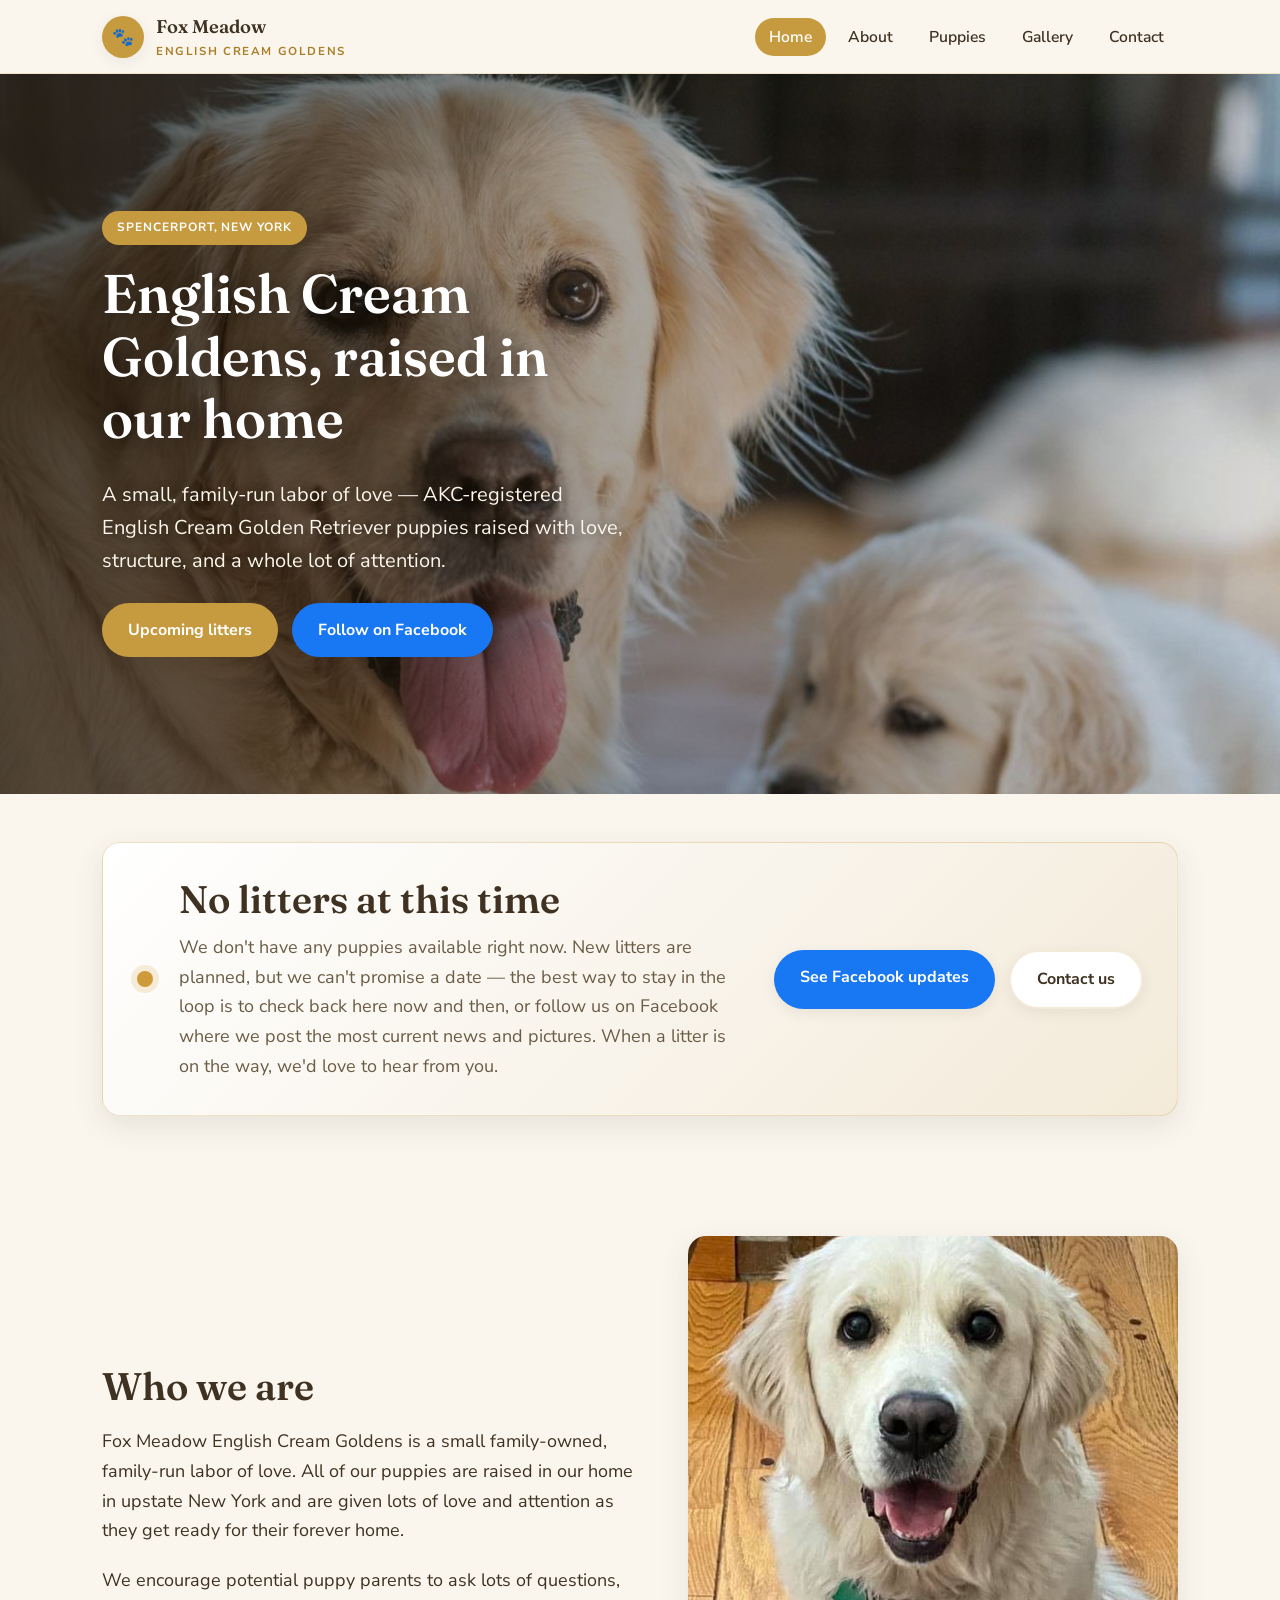
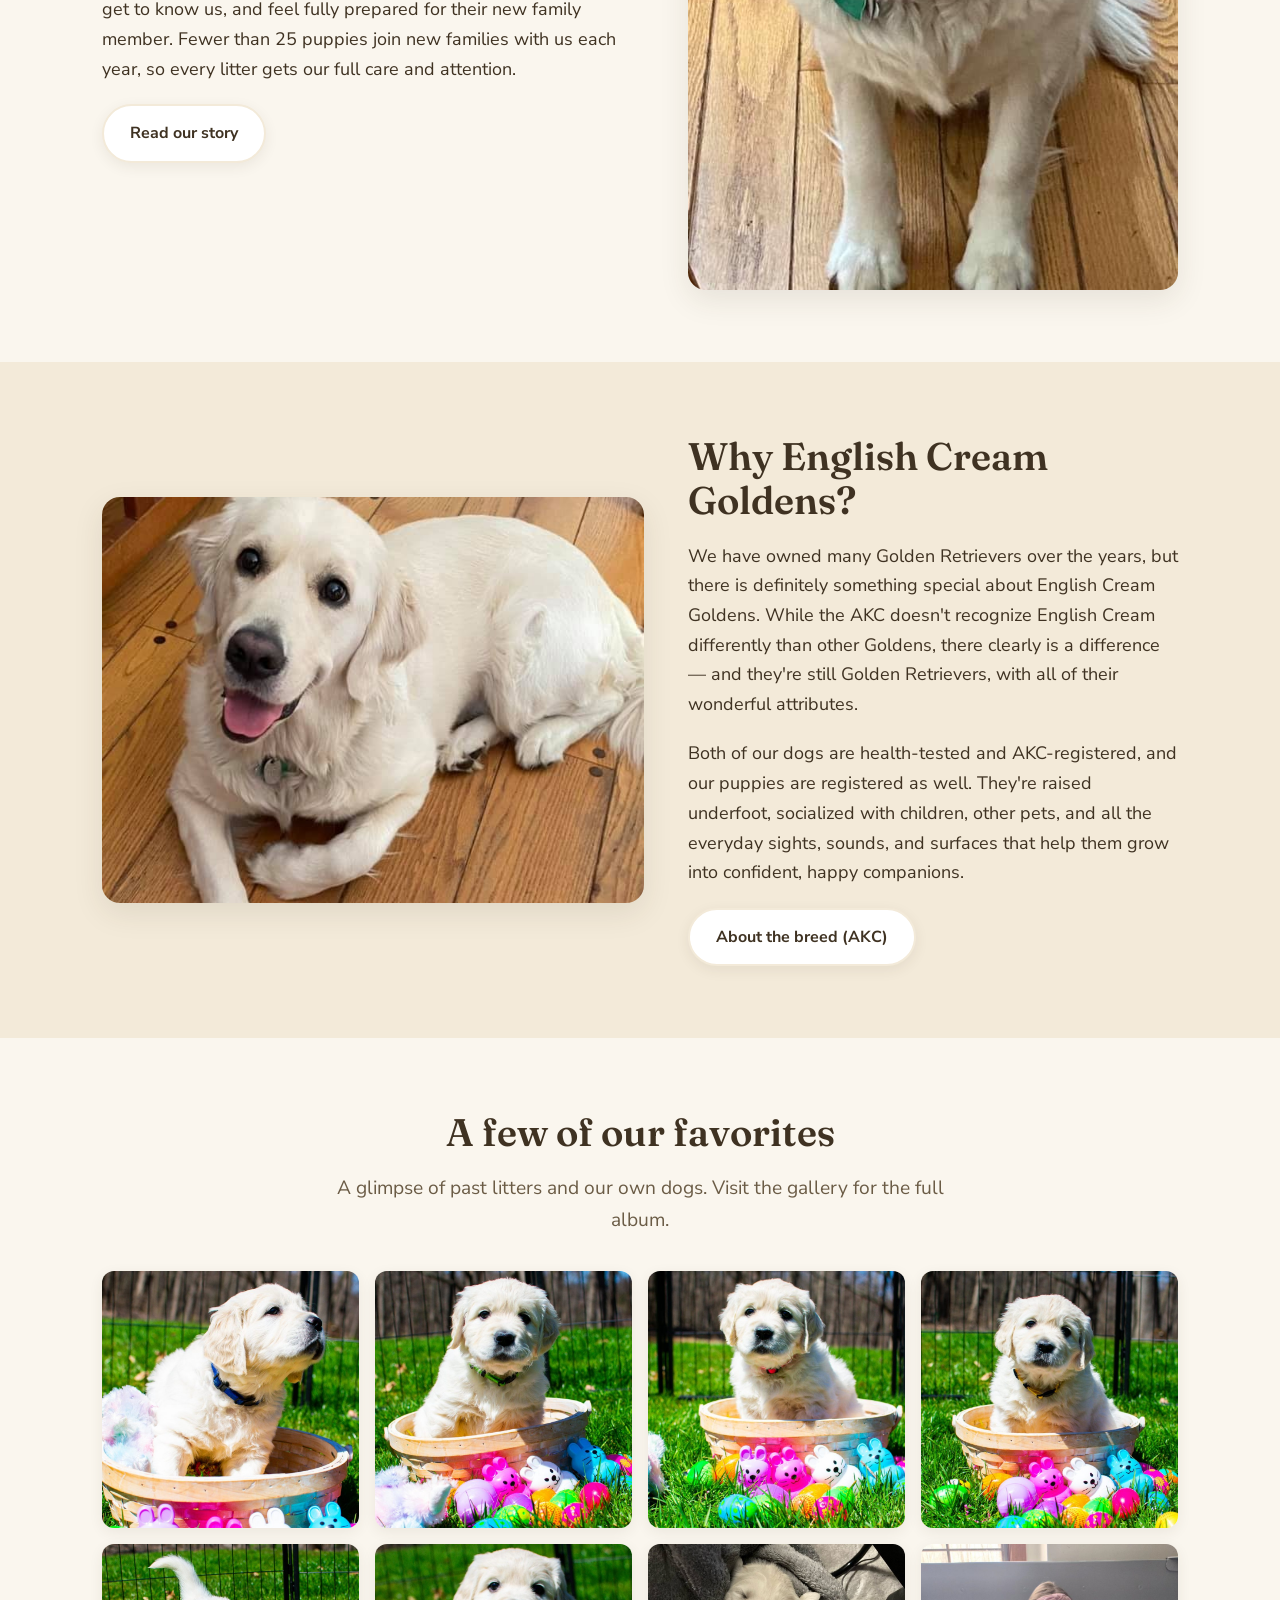
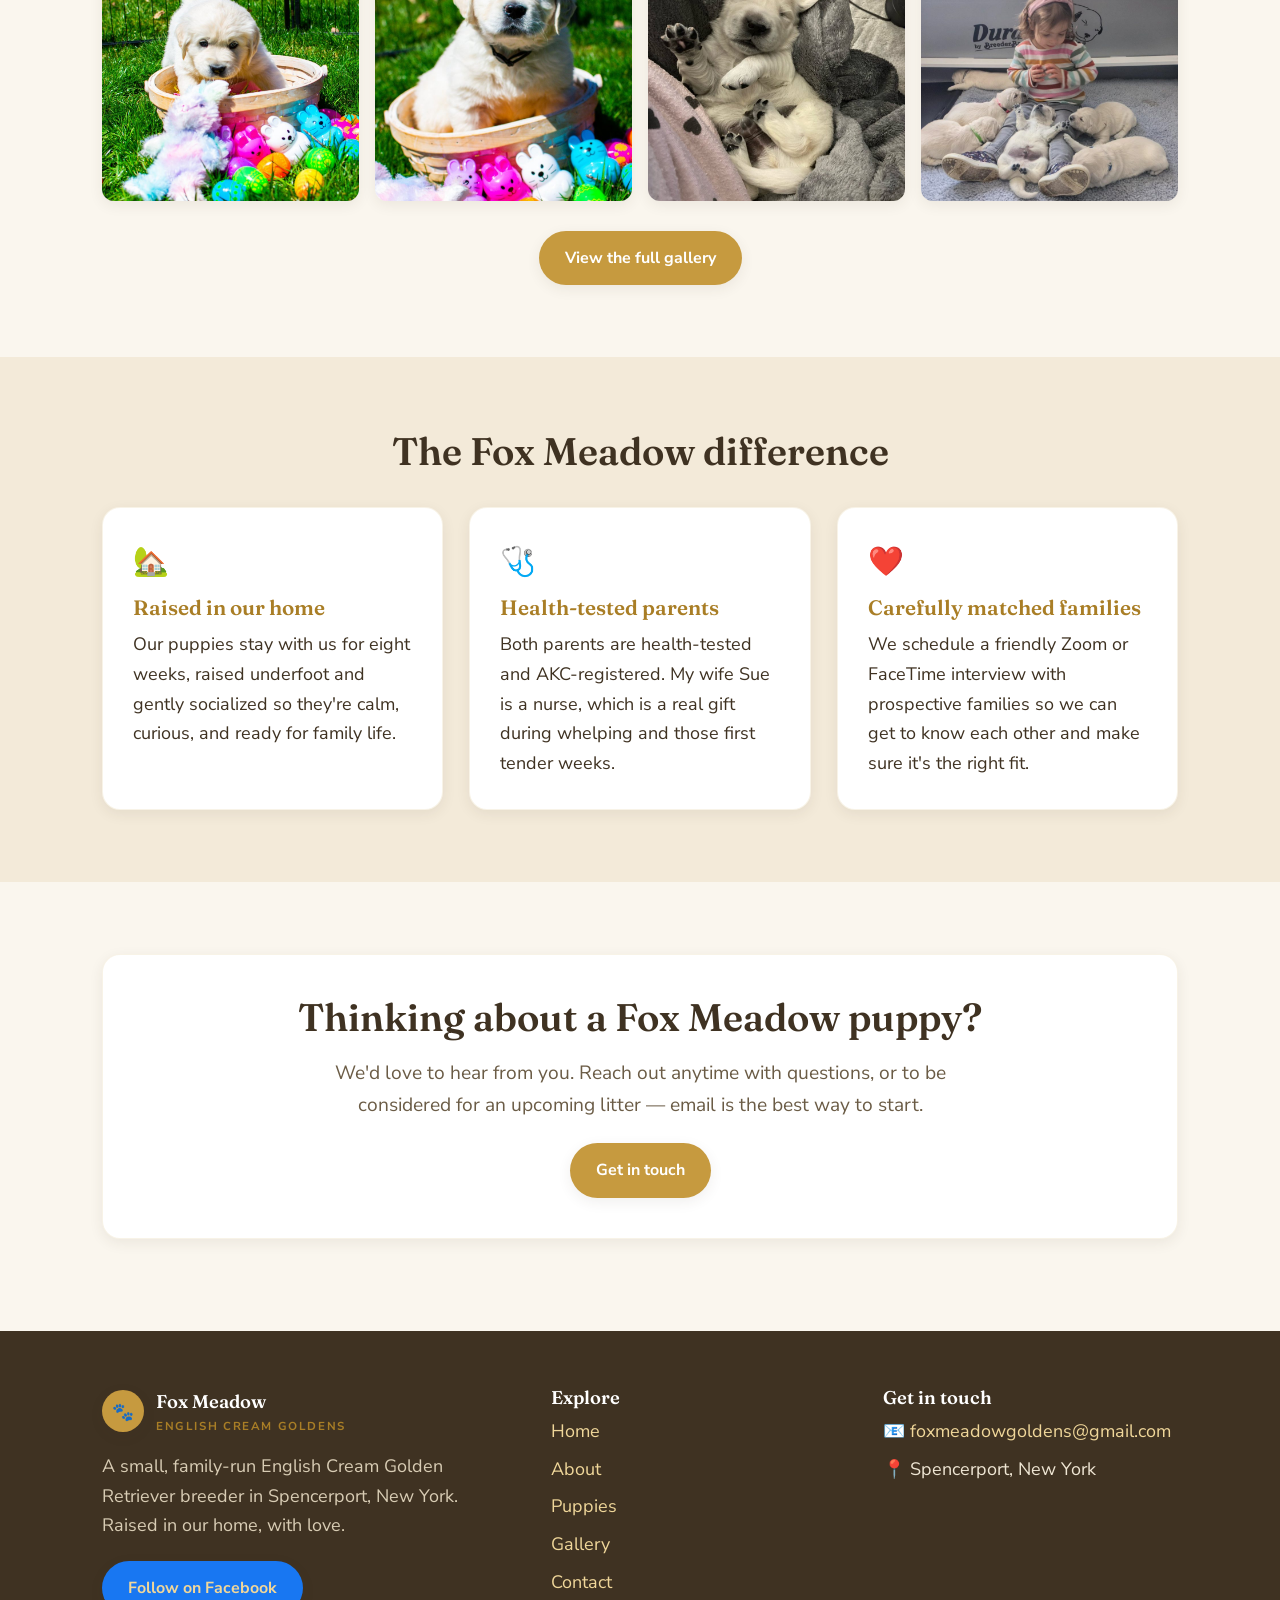
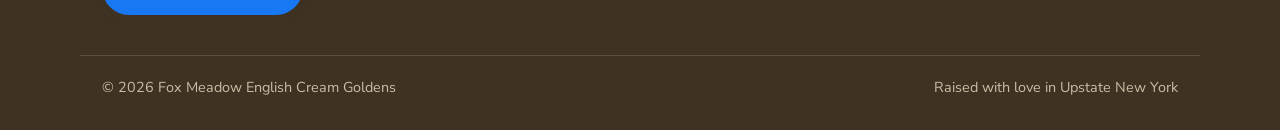
==== index.html @ be738e7f "Add files via upload" ====
<!DOCTYPE html>
<html lang="en">
<head>
<meta charset="utf-8">
<meta name="viewport" content="width=device-width, initial-scale=1">
<title>Fox Meadow English Cream Goldens | English Cream Golden Retriever Puppies in Spencerport, NY</title>
<meta name="description" content="Fox Meadow English Cream Goldens is a small, family-run breeder of AKC-registered English Cream Golden Retriever puppies, raised in our home in Spencerport, New York.">
<link rel="icon" href="/favicon.svg" type="image/svg+xml">
<link rel="preconnect" href="https://fonts.googleapis.com">
<link rel="preconnect" href="https://fonts.gstatic.com" crossorigin>
<link href="https://fonts.googleapis.com/css2?family=Fraunces:opsz,wght@9..144,500;9..144,600;9..144,700&family=Nunito+Sans:wght@400;600;700;800&display=swap" rel="stylesheet">
<link rel="stylesheet" href="/styles.css">
<meta property="og:title" content="Fox Meadow English Cream Goldens">
<meta property="og:description" content="A small, family-run breeder of English Cream Golden Retriever puppies in Spencerport, New York.">
<meta property="og:type" content="website">
<meta property="og:image" content="/images/297217473_125051166911435_3986856135159464982_n.jpg">
</head>
<body>

<!-- ===== HEADER (same on every page) ===== -->
<header class="site-header">
  <nav class="nav">
    <a class="brand" href="/">
      <span class="mark">🐾</span>
      <span>Fox Meadow<small>English Cream Goldens</small></span>
    </a>
    <input type="checkbox" id="navtoggle" class="nav-toggle" hidden>
    <label for="navtoggle" class="hamburger" aria-label="Toggle menu"><span></span><span></span><span></span></label>
    <ul class="nav-links">
      <li><a href="/" class="active">Home</a></li>
      <li><a href="/about.html">About</a></li>
      <li><a href="/puppies.html">Puppies</a></li>
      <li><a href="/gallery.html">Gallery</a></li>
      <li><a href="/contact.html">Contact</a></li>
    </ul>
  </nav>
</header>

<!-- ===== HERO ===== -->
<section class="hero" style="min-height:min(82vh,720px)">
  <img class="hero-img" src="/images/297217473_125051166911435_3986856135159464982_n.jpg" alt="A Fox Meadow English Cream Golden mother with one of her puppies" style="object-position:center 52%">
  <div class="overlay"></div>
  <div class="hero-inner">
    <span class="kicker">Spencerport, New York</span>
    <h1>English Cream Goldens, raised in our home</h1>
    <p>A small, family-run labor of love — AKC-registered English Cream Golden Retriever puppies raised with love, structure, and a whole lot of attention.</p>
    <div class="btn-row" style="margin-top:26px">
      <a class="btn" href="/puppies.html">Upcoming litters</a>
      <a class="btn fb" href="https://www.facebook.com/profile.php?id=100082196559091" target="_blank" rel="noopener">Follow on Facebook</a>
    </div>
  </div>
</section>

<!-- ===== AVAILABILITY STATUS =====
     TO UPDATE WHEN A NEW LITTER ARRIVES: edit the text inside this box
     (and see puppies.html for the full availability page). -->
<section class="section tight">
  <div class="wrap">
    <div class="status">
      <span class="dot"></span>
      <div class="status-body">
        <h2>No litters at this time</h2>
        <p>We don't have any puppies available right now. New litters are planned, but we can't promise a date — the best way to stay in the loop is to check back here now and then, or follow us on Facebook where we post the most current news and pictures. When a litter is on the way, we'd love to hear from you.</p>
      </div>
      <div class="btn-row">
        <a class="btn fb" href="https://www.facebook.com/profile.php?id=100082196559091" target="_blank" rel="noopener">See Facebook updates</a>
        <a class="btn secondary" href="/contact.html">Contact us</a>
      </div>
    </div>
  </div>
</section>

<!-- ===== WHO WE ARE ===== -->
<section class="section">
  <div class="wrap split">
    <div class="txt">
      <h2>Who we are</h2>
      <p>Fox Meadow English Cream Goldens is a small family-owned, family-run labor of love. All of our puppies are raised in our home in upstate New York and are given lots of love and attention as they get ready for their forever home.</p>
      <p>We encourage potential puppy parents to ask lots of questions, get to know us, and feel fully prepared for their new family member. Fewer than 25 puppies join new families with us each year, so every litter gets our full care and attention.</p>
      <a class="btn secondary" href="/about.html">Read our story</a>
    </div>
    <div class="media portrait">
      <img src="/images/219307968_4825844117431401_7814115670434418334_n-1.jpg" alt="An adult English Cream Golden Retriever at Fox Meadow">
    </div>
  </div>
</section>

<!-- ===== WHY ENGLISH CREAM ===== -->
<section class="section alt-bg">
  <div class="wrap split rev">
    <div class="txt">
      <h2>Why English Cream Goldens?</h2>
      <p>We have owned many Golden Retrievers over the years, but there is definitely something special about English Cream Goldens. While the AKC doesn't recognize English Cream differently than other Goldens, there clearly is a difference — and they're still Golden Retrievers, with all of their wonderful attributes.</p>
      <p>Both of our dogs are health-tested and AKC-registered, and our puppies are registered as well. They're raised underfoot, socialized with children, other pets, and all the everyday sights, sounds, and surfaces that help them grow into confident, happy companions.</p>
      <a class="btn secondary" href="https://www.akc.org/dog-breeds/golden-retriever/" target="_blank" rel="noopener">About the breed (AKC)</a>
    </div>
    <div class="media">
      <img src="/images/218857018_4825844177431395_8302918133354201489_n.jpg" alt="A happy English Cream Golden Retriever smiling">
    </div>
  </div>
</section>

<!-- ===== FEATURED PHOTOS ===== -->
<section class="section">
  <div class="wrap">
    <div class="center" style="margin-bottom:34px">
      <h2>A few of our favorites</h2>
      <p class="lead">A glimpse of past litters and our own dogs. Visit the gallery for the full album.</p>
    </div>
    <div class="photo-strip">
      <a href="/images/blue-1.jpg"><img src="/images/blue-1.jpg" alt="English Cream Golden puppy"></a>
      <a href="/images/green.jpg"><img src="/images/green.jpg" alt="English Cream Golden puppy"></a>
      <a href="/images/pink.jpg"><img src="/images/pink.jpg" alt="English Cream Golden puppy"></a>
      <a href="/images/yellow.jpg"><img src="/images/yellow.jpg" alt="English Cream Golden puppy"></a>
      <a href="/images/red.jpg"><img src="/images/red.jpg" alt="English Cream Golden puppy"></a>
      <a href="/images/black.jpg"><img src="/images/black.jpg" alt="English Cream Golden puppy"></a>
      <a href="/images/img_8620-scaled.jpg"><img src="/images/img_8620-scaled.jpg" alt="Mother golden with her litter"></a>
      <a href="/images/image000000.jpg"><img src="/images/image000000.jpg" alt="English Cream Golden puppy"></a>
    </div>
    <div class="center" style="margin-top:30px">
      <a class="btn" href="/gallery.html">View the full gallery</a>
    </div>
  </div>
</section>

<!-- ===== THE FOX MEADOW DIFFERENCE ===== -->
<section class="section alt-bg">
  <div class="wrap">
    <div class="center" style="margin-bottom:34px"><h2>The Fox Meadow difference</h2></div>
    <div class="grid three">
      <div class="card"><div class="icon">🏡</div><h3>Raised in our home</h3><p>Our puppies stay with us for eight weeks, raised underfoot and gently socialized so they're calm, curious, and ready for family life.</p></div>
      <div class="card"><div class="icon">🩺</div><h3>Health-tested parents</h3><p>Both parents are health-tested and AKC-registered. My wife Sue is a nurse, which is a real gift during whelping and those first tender weeks.</p></div>
      <div class="card"><div class="icon">❤️</div><h3>Carefully matched families</h3><p>We schedule a friendly Zoom or FaceTime interview with prospective families so we can get to know each other and make sure it's the right fit.</p></div>
    </div>
  </div>
</section>

<!-- ===== CTA ===== -->
<section class="section">
  <div class="wrap">
    <div class="soft-panel center">
      <h2>Thinking about a Fox Meadow puppy?</h2>
      <p class="lead">We'd love to hear from you. Reach out anytime with questions, or to be considered for an upcoming litter — email is the best way to start.</p>
      <div class="btn-row center" style="margin-top:22px">
        <a class="btn" href="/contact.html">Get in touch</a>
      </div>
    </div>
  </div>
</section>

<!-- ===== FOOTER (same on every page) ===== -->
<footer class="site-footer">
  <div class="wrap footer-grid">
    <div>
      <a class="brand" href="/" style="color:#fff"><span class="mark">🐾</span><span>Fox Meadow<small>English Cream Goldens</small></span></a>
      <p style="margin-top:16px;color:#d8ccb4">A small, family-run English Cream Golden Retriever breeder in Spencerport, New York. Raised in our home, with love.</p>
      <a class="btn fb" href="https://www.facebook.com/profile.php?id=100082196559091" target="_blank" rel="noopener">Follow on Facebook</a>
    </div>
    <div>
      <h4>Explore</h4>
      <ul>
        <li><a href="/">Home</a></li>
        <li><a href="/about.html">About</a></li>
        <li><a href="/puppies.html">Puppies</a></li>
        <li><a href="/gallery.html">Gallery</a></li>
        <li><a href="/contact.html">Contact</a></li>
      </ul>
    </div>
    <div>
      <h4>Get in touch</h4>
      <ul>
        <li>📧 <a href="mailto:foxmeadowgoldens@gmail.com">foxmeadowgoldens@gmail.com</a></li>
        <li>📍 Spencerport, New York</li>
      </ul>
    </div>
  </div>
  <div class="wrap footer-bottom">
    <span>© 2026 Fox Meadow English Cream Goldens</span>
    <span>Raised with love in Upstate New York</span>
  </div>
</footer>

</body>
</html>
---- styles.css ----
/* =========================================================
   Fox Meadow English Cream Goldens — site styles
   Warm cream + gold theme. One stylesheet for the whole site.
   ========================================================= */

:root{
  --cream:#faf6ee;
  --cream-2:#f3ead9;
  --gold:#c69a3f;
  --gold-deep:#a97e26;
  --brown:#3f3222;
  --brown-soft:#6b5c46;
  --green:#5f6f52;
  --white:#ffffff;
  --shadow:0 10px 30px rgba(63,50,34,.10);
  --shadow-sm:0 4px 14px rgba(63,50,34,.08);
  --radius:18px;
  --radius-sm:12px;
  --maxw:1120px;
}

*{box-sizing:border-box;}
html{scroll-behavior:smooth;}
body{
  margin:0;
  font-family:"Nunito Sans",-apple-system,BlinkMacSystemFont,"Segoe UI",Roboto,Helvetica,Arial,sans-serif;
  color:var(--brown);
  background:var(--cream);
  line-height:1.65;
  font-size:18px;
}
h1,h2,h3,h4{
  font-family:"Fraunces","Georgia",serif;
  color:var(--brown);
  line-height:1.15;
  font-weight:600;
  margin:0 0 .5em;
}
h1{font-size:clamp(2.1rem,5vw,3.4rem);}
h2{font-size:clamp(1.6rem,3.5vw,2.4rem);}
h3{font-size:1.3rem;}
p{margin:0 0 1.1em;}
a{color:var(--gold-deep);text-decoration:none;}
a:hover{text-decoration:underline;}
img{max-width:100%;display:block;}

.wrap{max-width:var(--maxw);margin:0 auto;padding:0 22px;}
.section{padding:72px 0;}
.section.tight{padding:48px 0;}
.center{text-align:center;}
.lead{font-size:1.2rem;color:var(--brown-soft);max-width:640px;}
.center .lead{margin-left:auto;margin-right:auto;}

/* ---------- Buttons ---------- */
.btn{
  display:inline-block;
  background:var(--gold);
  color:#fff;
  padding:14px 26px;
  border-radius:999px;
  font-weight:700;
  font-size:1rem;
  box-shadow:var(--shadow-sm);
  transition:transform .15s ease, background .15s ease;
  border:none;cursor:pointer;
}
.btn:hover{background:var(--gold-deep);text-decoration:none;transform:translateY(-2px);}
.btn.secondary{background:#fff;color:var(--brown);border:2px solid var(--cream-2);}
.btn.secondary:hover{background:var(--cream-2);color:var(--brown);}
.btn.fb{background:#1877f2;}
.btn.fb:hover{background:#0f5ecb;}
.btn-row{display:flex;gap:14px;flex-wrap:wrap;}
.center .btn-row{justify-content:center;}

/* ---------- Header / nav ---------- */
.site-header{
  position:sticky;top:0;z-index:50;
  background:rgba(250,246,238,.92);
  backdrop-filter:saturate(140%) blur(8px);
  border-bottom:1px solid rgba(198,154,63,.22);
}
.nav{
  max-width:var(--maxw);margin:0 auto;padding:12px 22px;
  display:flex;align-items:center;justify-content:space-between;gap:16px;
}
.brand{display:flex;align-items:center;gap:12px;font-family:"Fraunces",serif;font-weight:600;color:var(--brown);font-size:1.15rem;}
.brand:hover{text-decoration:none;}
.brand .mark{
  width:42px;height:42px;border-radius:50%;
  background:var(--gold);color:#fff;display:grid;place-items:center;
  font-weight:700;font-size:1.1rem;box-shadow:var(--shadow-sm);flex:none;
}
.brand small{display:block;font-family:"Nunito Sans",sans-serif;font-size:.72rem;letter-spacing:.14em;text-transform:uppercase;color:var(--gold-deep);font-weight:700;}
.nav-links{display:flex;align-items:center;gap:8px;list-style:none;margin:0;padding:0;}
.nav-links a{
  color:var(--brown);font-weight:600;padding:8px 14px;border-radius:999px;font-size:.98rem;
}
.nav-links a:hover{background:var(--cream-2);text-decoration:none;}
.nav-links a.active{background:var(--gold);color:#fff;}
.nav-toggle{display:none;}
.hamburger{display:none;cursor:pointer;padding:8px;border-radius:10px;}
.hamburger span{display:block;width:24px;height:2px;background:var(--brown);margin:5px 0;border-radius:2px;transition:.2s;}

/* ---------- Hero ---------- */
.hero{
  position:relative;
  min-height:min(74vh,620px);
  display:flex;align-items:center;
  background:var(--cream-2);
  overflow:hidden;
}
.hero .hero-img{position:absolute;inset:0;width:100%;height:100%;object-fit:cover;}
.hero .overlay{position:absolute;inset:0;background:linear-gradient(90deg,rgba(35,26,14,.72) 0%,rgba(35,26,14,.42) 45%,rgba(35,26,14,.15) 100%);}
.hero .hero-inner{position:relative;z-index:2;max-width:var(--maxw);margin:0 auto;padding:60px 22px;color:#fff;width:100%;}
.hero h1{color:#fff;max-width:14ch;text-shadow:0 2px 20px rgba(0,0,0,.35);}
.hero .kicker{display:inline-block;background:var(--gold);color:#fff;font-weight:700;letter-spacing:.08em;text-transform:uppercase;font-size:.75rem;padding:7px 15px;border-radius:999px;margin-bottom:18px;}
.hero p{color:#fdf7ec;font-size:1.25rem;max-width:44ch;text-shadow:0 1px 12px rgba(0,0,0,.4);}

/* ---------- Status banner ---------- */
.status{
  background:linear-gradient(135deg,#fff 0%,var(--cream-2) 100%);
  border:1px solid rgba(198,154,63,.28);
  border-radius:var(--radius);
  box-shadow:var(--shadow);
  padding:34px 34px;
  display:flex;gap:26px;align-items:center;flex-wrap:wrap;
}
.status .dot{width:16px;height:16px;border-radius:50%;background:#cf9a3a;box-shadow:0 0 0 6px rgba(207,154,58,.18);flex:none;}
.status .status-body{flex:1;min-width:260px;}
.status h2{margin-bottom:.3em;}
.status p{margin-bottom:0;color:var(--brown-soft);}

/* ---------- Cards / grid ---------- */
.grid{display:grid;gap:26px;}
.grid.two{grid-template-columns:repeat(2,1fr);}
.grid.three{grid-template-columns:repeat(3,1fr);}
.card{
  background:#fff;border-radius:var(--radius);padding:30px;box-shadow:var(--shadow-sm);
  border:1px solid rgba(198,154,63,.12);
}
.card h3{color:var(--gold-deep);}
.card p:last-child{margin-bottom:0;}
.icon{font-size:1.8rem;margin-bottom:10px;}

/* split content w/ image */
.split{display:grid;grid-template-columns:1.05fr .95fr;gap:44px;align-items:center;}
.split.rev .txt{order:2;}
.split .media img{border-radius:var(--radius);box-shadow:var(--shadow);width:100%;object-fit:cover;aspect-ratio:4/3;}
.split .media.portrait img{aspect-ratio:3/4;}

.alt-bg{background:var(--cream-2);}
.soft-panel{background:#fff;border-radius:var(--radius);box-shadow:var(--shadow-sm);padding:40px;border:1px solid rgba(198,154,63,.12);}

/* featured photo strip */
.photo-strip{display:grid;grid-template-columns:repeat(4,1fr);gap:16px;}
.photo-strip a{border-radius:var(--radius-sm);overflow:hidden;box-shadow:var(--shadow-sm);display:block;}
.photo-strip img{aspect-ratio:1/1;object-fit:cover;width:100%;transition:transform .3s ease;}
.photo-strip a:hover img{transform:scale(1.06);}

/* ---------- Gallery ---------- */
.gallery{columns:4;column-gap:16px;}
.gallery a{display:block;margin:0 0 16px;break-inside:avoid;border-radius:var(--radius-sm);overflow:hidden;box-shadow:var(--shadow-sm);}
.gallery img{width:100%;transition:transform .3s ease, filter .3s ease;background:var(--cream-2);}
.gallery a:hover img{transform:scale(1.03);filter:brightness(1.03);}

/* lightbox */
.lb{position:fixed;inset:0;background:rgba(28,22,12,.92);display:none;align-items:center;justify-content:center;z-index:100;padding:24px;}
.lb.open{display:flex;}
.lb img{max-width:92vw;max-height:88vh;border-radius:10px;box-shadow:0 20px 60px rgba(0,0,0,.5);}
.lb .close{position:absolute;top:20px;right:26px;color:#fff;font-size:2.4rem;cursor:pointer;line-height:1;background:none;border:none;}
.lb .nav-btn{position:absolute;top:50%;transform:translateY(-50%);background:rgba(255,255,255,.14);border:none;color:#fff;font-size:2rem;width:54px;height:54px;border-radius:50%;cursor:pointer;}
.lb .prev{left:20px;} .lb .next{right:20px;}
.lb .nav-btn:hover{background:rgba(255,255,255,.28);}

/* ---------- Contact ---------- */
.contact-grid{display:grid;grid-template-columns:1fr 1fr;gap:44px;align-items:start;}
.contact-cards{display:grid;gap:18px;}
.contact-card{display:flex;gap:16px;align-items:flex-start;background:#fff;border-radius:var(--radius-sm);padding:20px 22px;box-shadow:var(--shadow-sm);border:1px solid rgba(198,154,63,.12);}
.contact-card .ic{font-size:1.5rem;flex:none;}
.contact-card .l{font-weight:700;color:var(--brown);margin-bottom:2px;}
.contact-card a{font-size:1.05rem;}
form label{display:block;font-weight:700;margin:0 0 6px;font-size:.95rem;}
form .field{margin-bottom:18px;}
form input,form textarea{
  width:100%;padding:13px 15px;border:1.5px solid #e6dcc8;border-radius:12px;
  font:inherit;background:#fff;color:var(--brown);
}
form input:focus,form textarea:focus{outline:none;border-color:var(--gold);box-shadow:0 0 0 3px rgba(198,154,63,.16);}
form textarea{min-height:130px;resize:vertical;}

/* ---------- Resources ---------- */
.res-list{display:grid;grid-template-columns:repeat(2,1fr);gap:18px;list-style:none;padding:0;margin:0;}
.res-list li{background:#fff;border-radius:var(--radius-sm);padding:20px 22px;box-shadow:var(--shadow-sm);border:1px solid rgba(198,154,63,.12);}
.res-list a{font-weight:700;}
.res-list p{margin:.3em 0 0;font-size:.95rem;color:var(--brown-soft);}

/* ---------- Footer ---------- */
.site-footer{background:var(--brown);color:#efe6d4;padding:56px 0 30px;margin-top:20px;}
.site-footer a{color:#f0d79a;}
.footer-grid{display:grid;grid-template-columns:1.4fr 1fr 1fr;gap:36px;}
.site-footer h4{color:#fff;font-size:1.15rem;}
.site-footer .brand{color:#fff;}
.site-footer .brand .mark{background:var(--gold);}
.site-footer ul{list-style:none;padding:0;margin:0;}
.site-footer li{margin-bottom:8px;}
.footer-bottom{border-top:1px solid rgba(255,255,255,.14);margin-top:40px;padding-top:20px;font-size:.9rem;color:#c9bda6;display:flex;justify-content:space-between;flex-wrap:wrap;gap:10px;}

/* ---------- Responsive ---------- */
@media(max-width:900px){
  .split{grid-template-columns:1fr;gap:28px;}
  .split.rev .txt{order:0;}
  .contact-grid{grid-template-columns:1fr;}
  .grid.three{grid-template-columns:1fr 1fr;}
  .gallery{columns:3;}
  .footer-grid{grid-template-columns:1fr 1fr;}
}
@media(max-width:640px){
  body{font-size:17px;}
  .section{padding:52px 0;}
  .nav-links{
    position:absolute;top:100%;left:0;right:0;
    background:var(--cream);flex-direction:column;align-items:stretch;
    gap:0;padding:8px 14px 16px;box-shadow:var(--shadow);
    display:none;border-bottom:1px solid rgba(198,154,63,.22);
  }
  .nav-links a{padding:12px 14px;border-radius:10px;}
  .nav-toggle:checked ~ .nav-links{display:flex;}
  .hamburger{display:block;}
  .grid.two,.grid.three,.res-list{grid-template-columns:1fr;}
  .photo-strip{grid-template-columns:1fr 1fr;}
  .gallery{columns:2;}
  .footer-grid{grid-template-columns:1fr;}
  .status{padding:26px;}
}
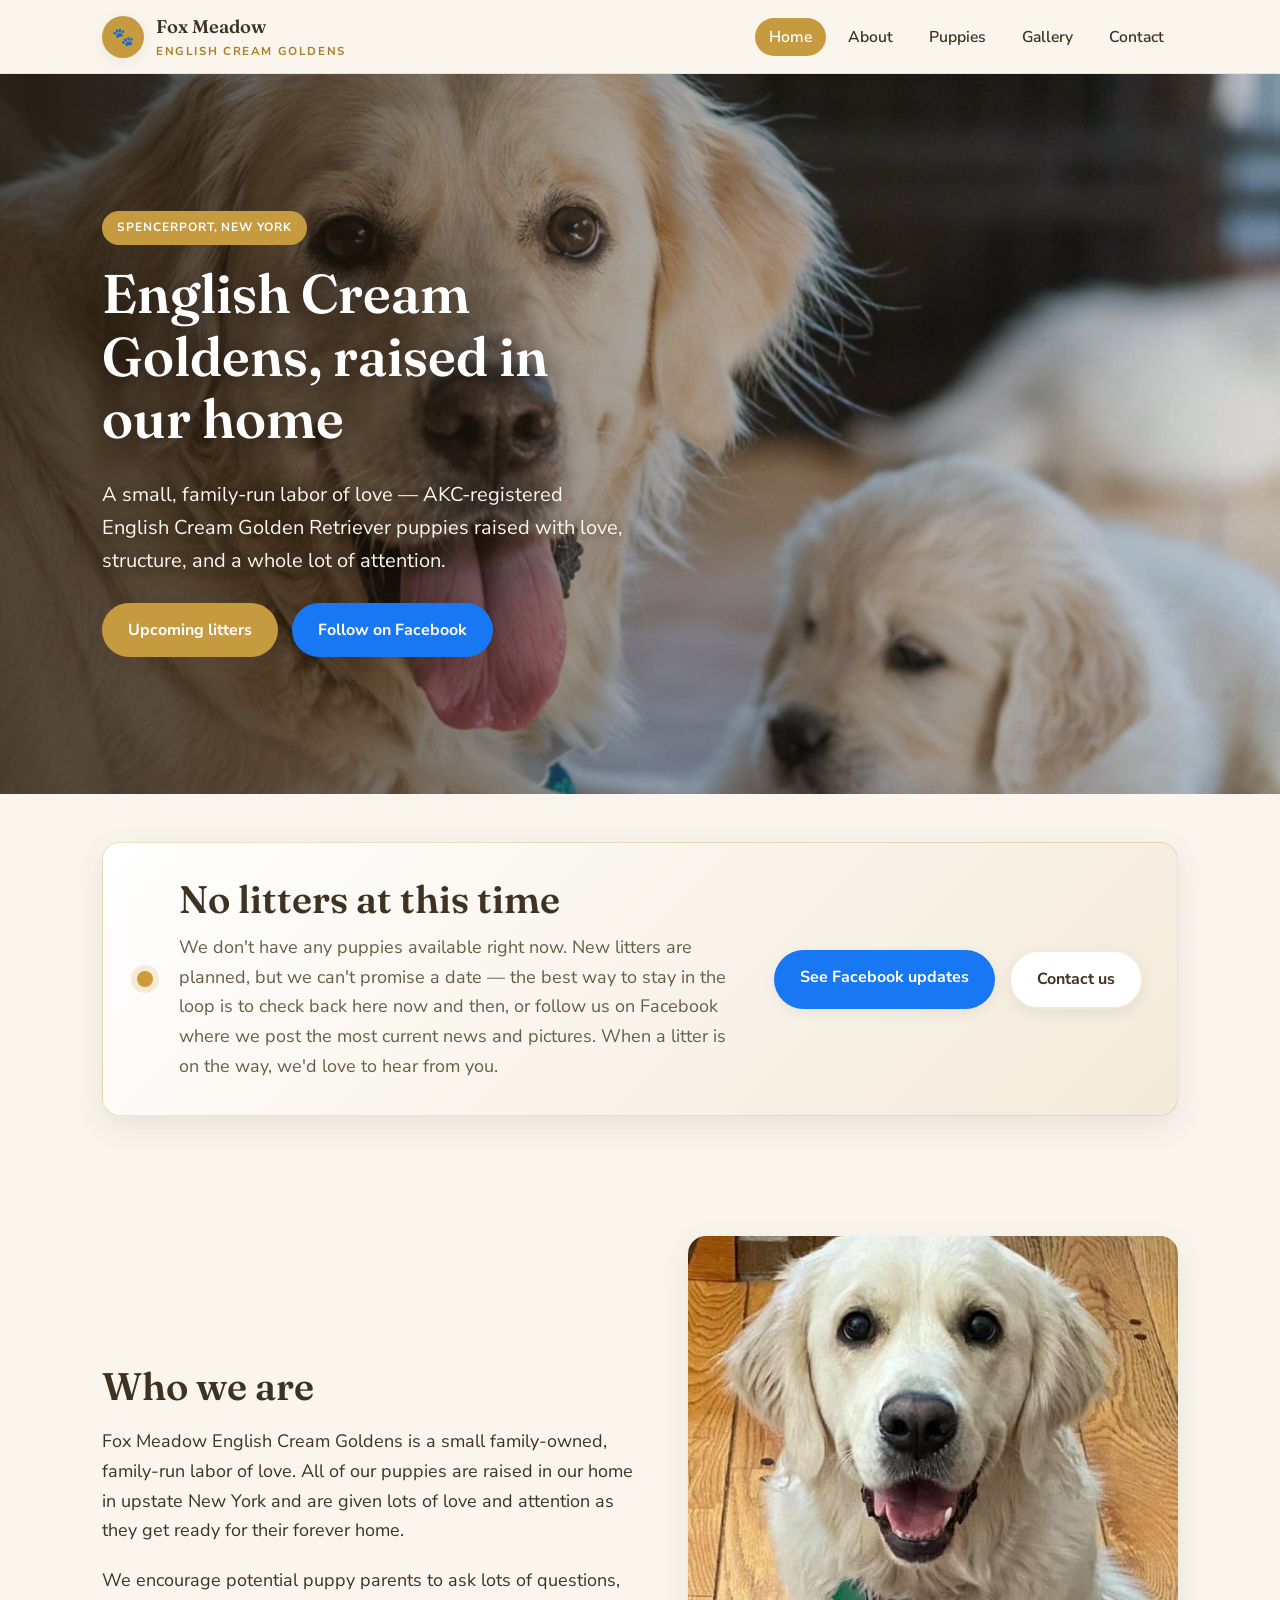
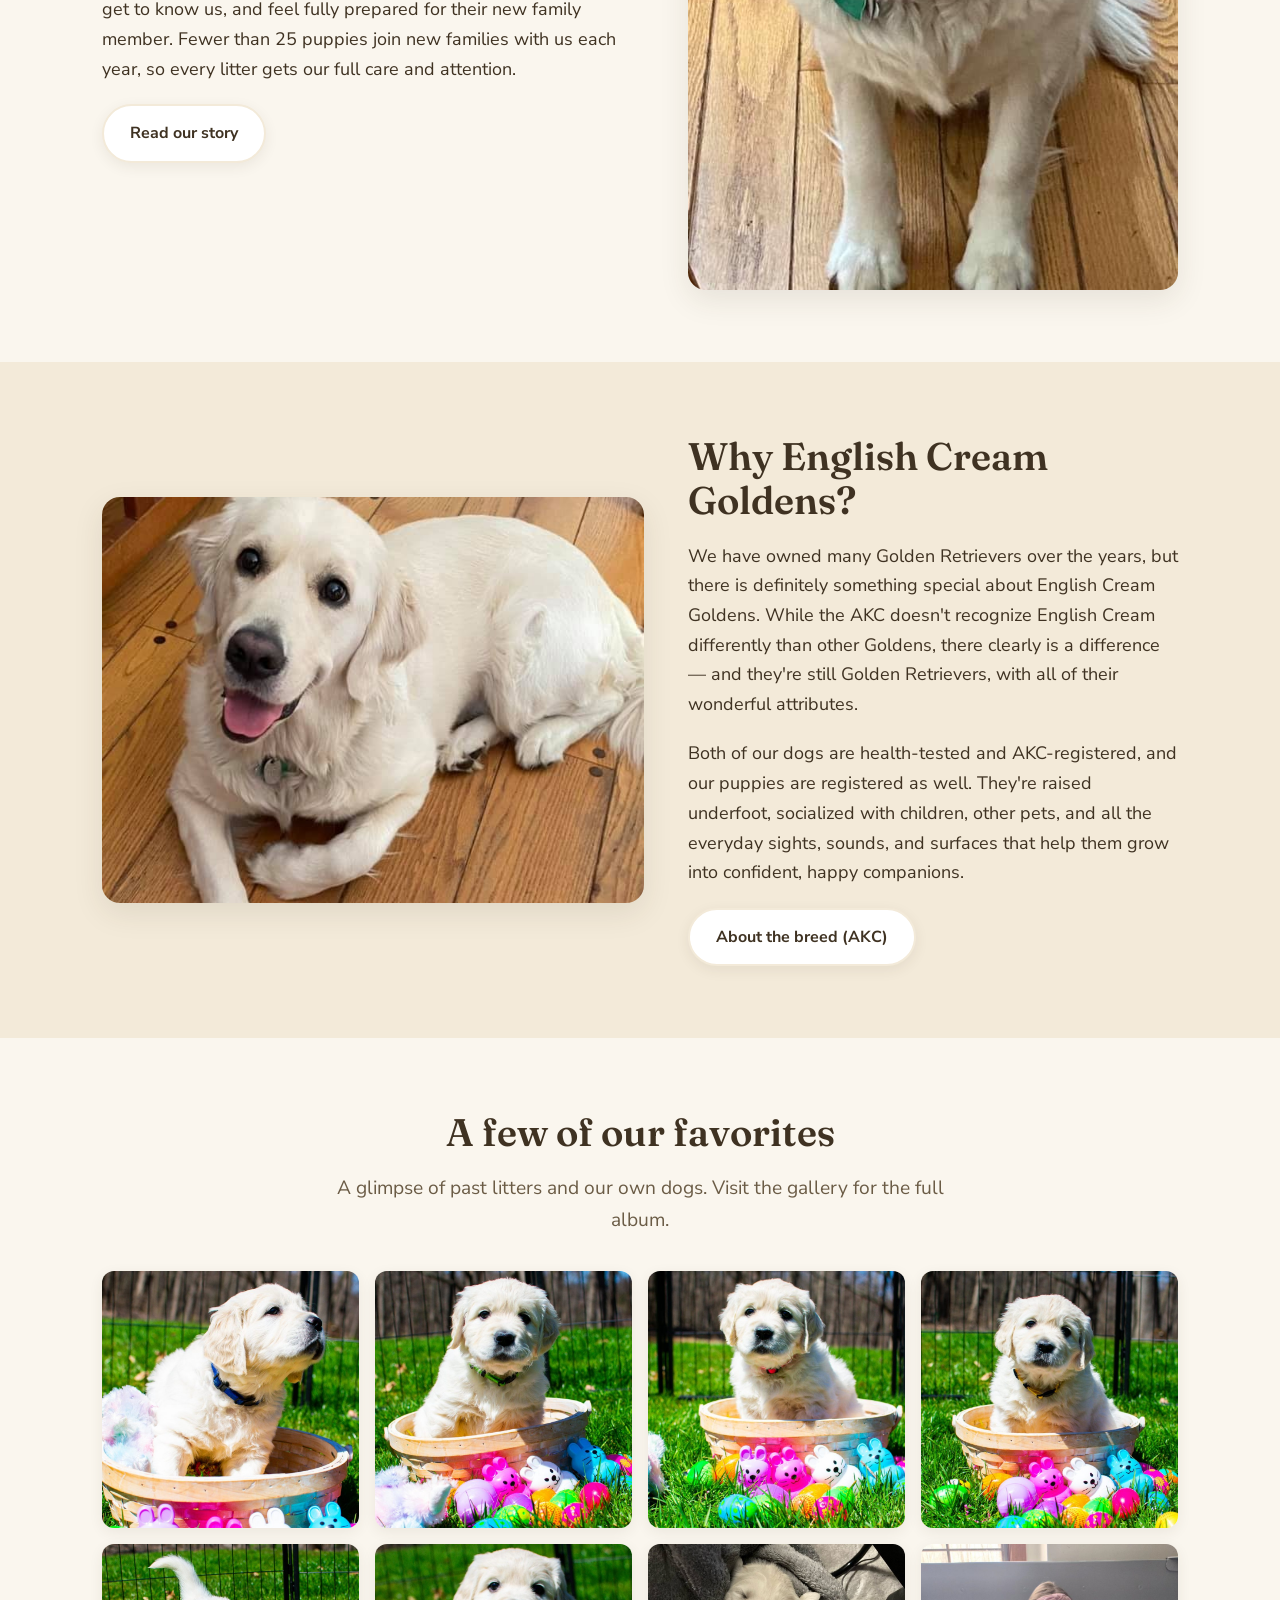
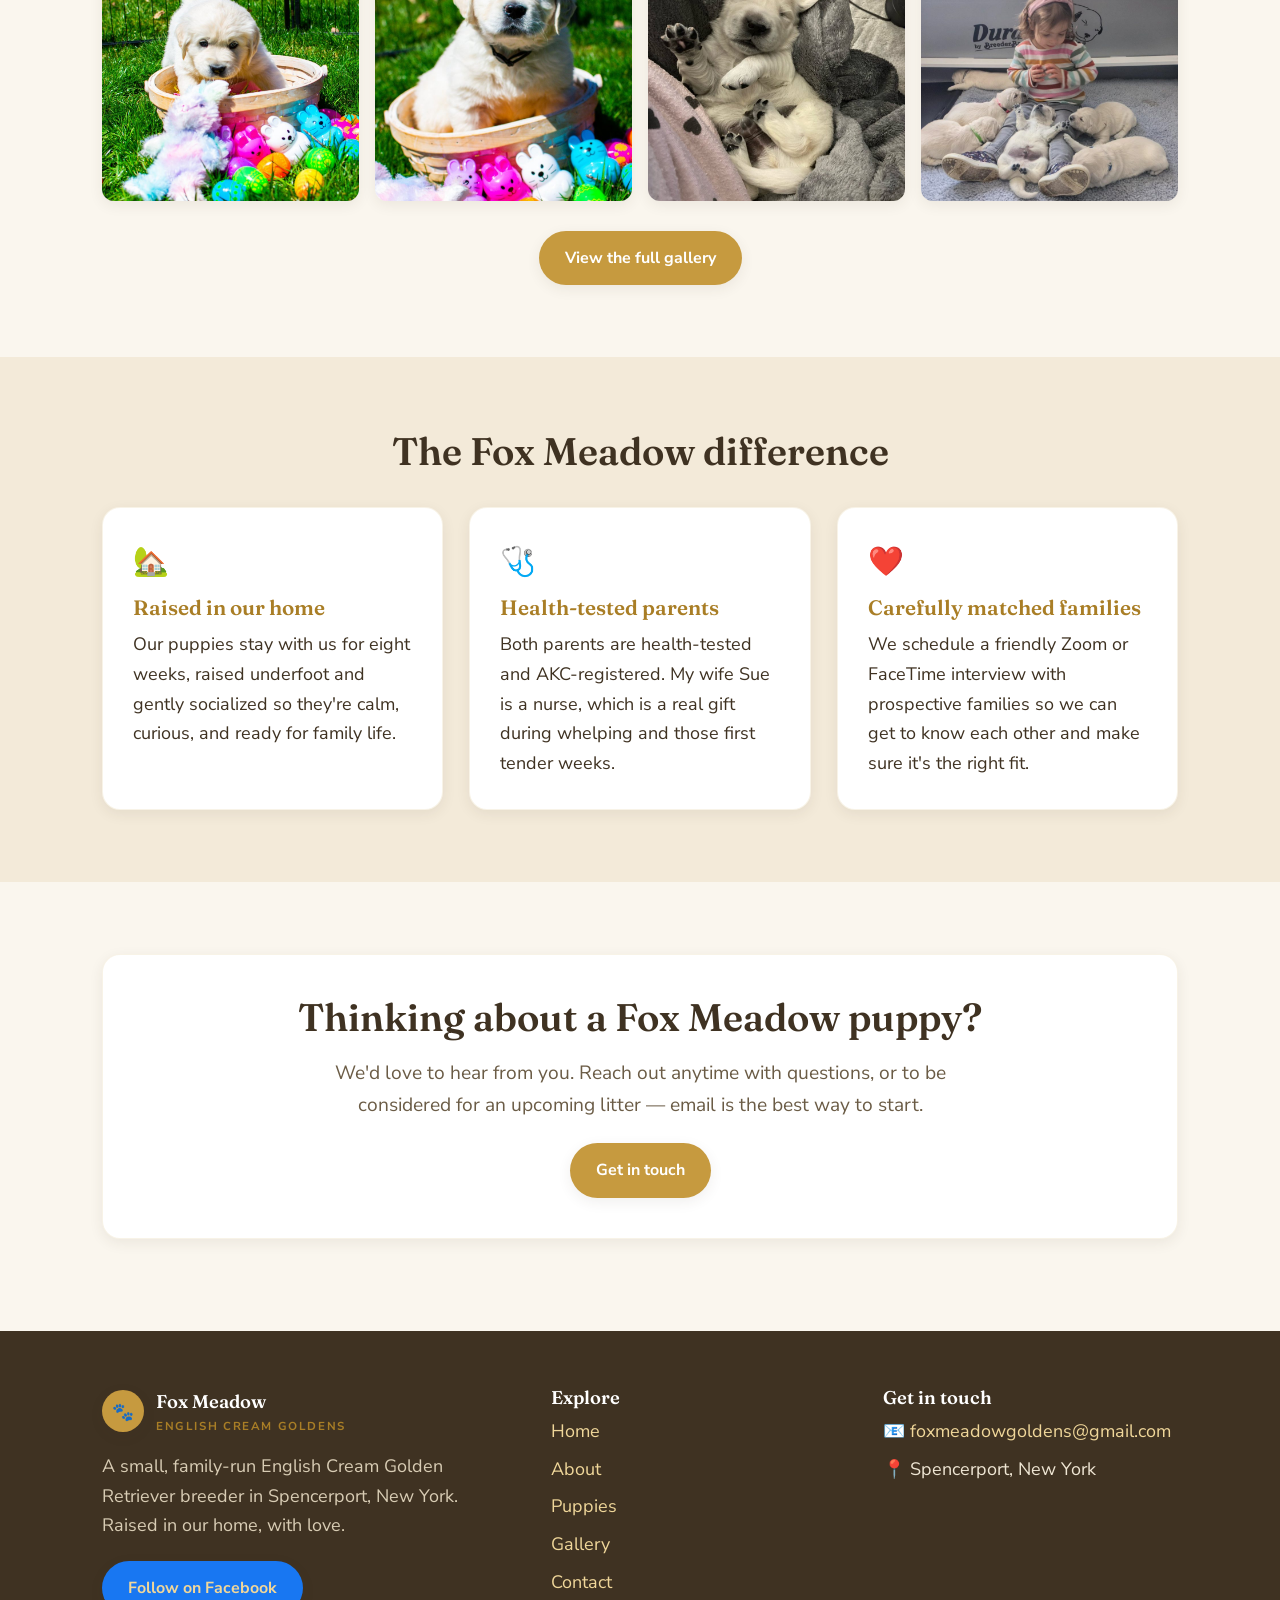
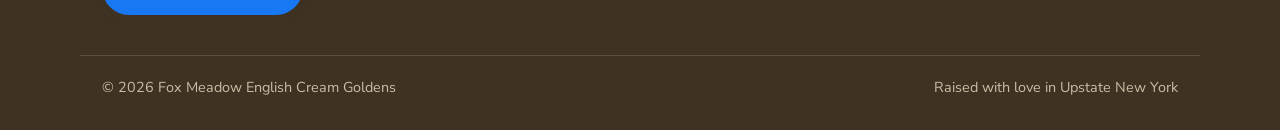
==== commit 426ca21d: "Add files via upload" ====
--- a/index.html
+++ b/index.html
@@ -38,7 +38,7 @@
 
 <!-- ===== HERO ===== -->
 <section class="hero" style="min-height:min(82vh,720px)">
-  <img class="hero-img" src="/images/297217473_125051166911435_3986856135159464982_n.jpg" alt="A Fox Meadow English Cream Golden mother with one of her puppies" style="object-position:center 52%">
+  <img class="hero-img" src="/images/297217473_125051166911435_3986856135159464982_n.jpg" alt="A Fox Meadow English Cream Golden mother with one of her puppies" style="object-position:center 78%">
   <div class="overlay"></div>
   <div class="hero-inner">
     <span class="kicker">Spencerport, New York</span>
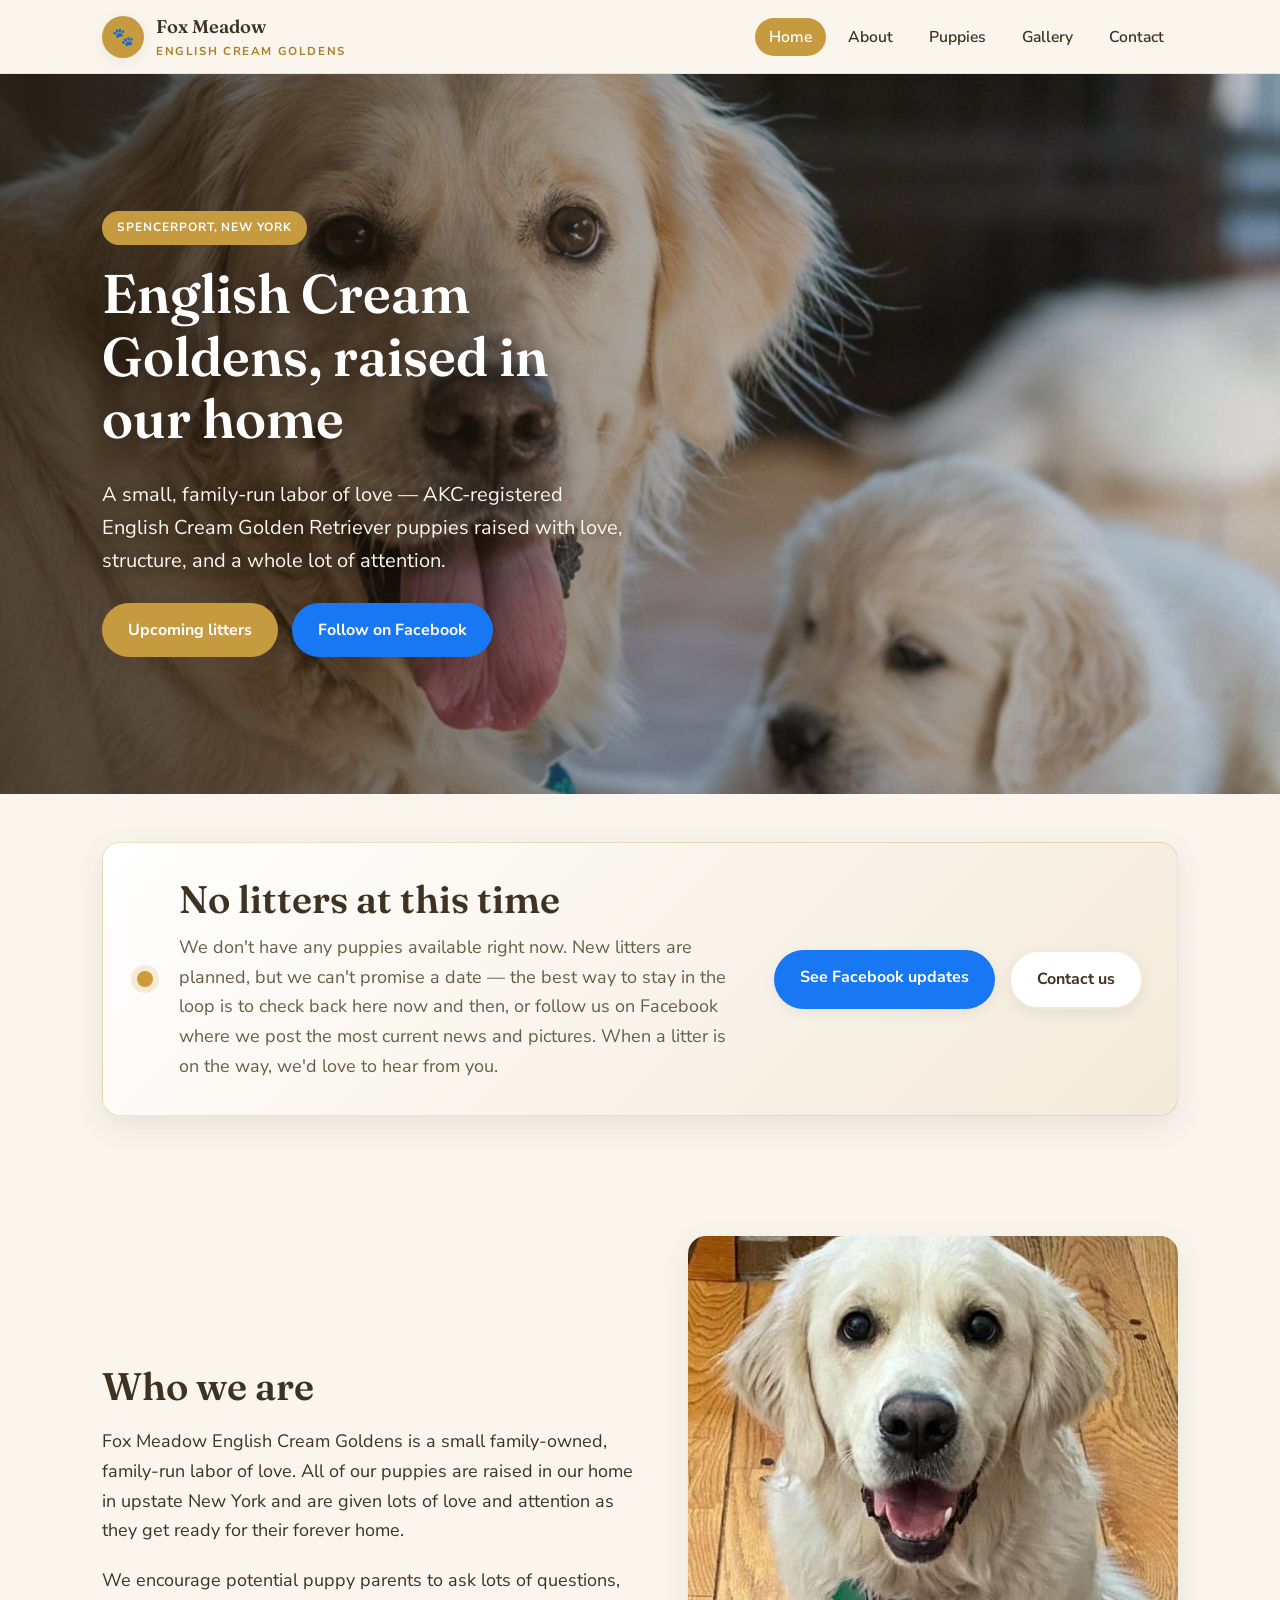
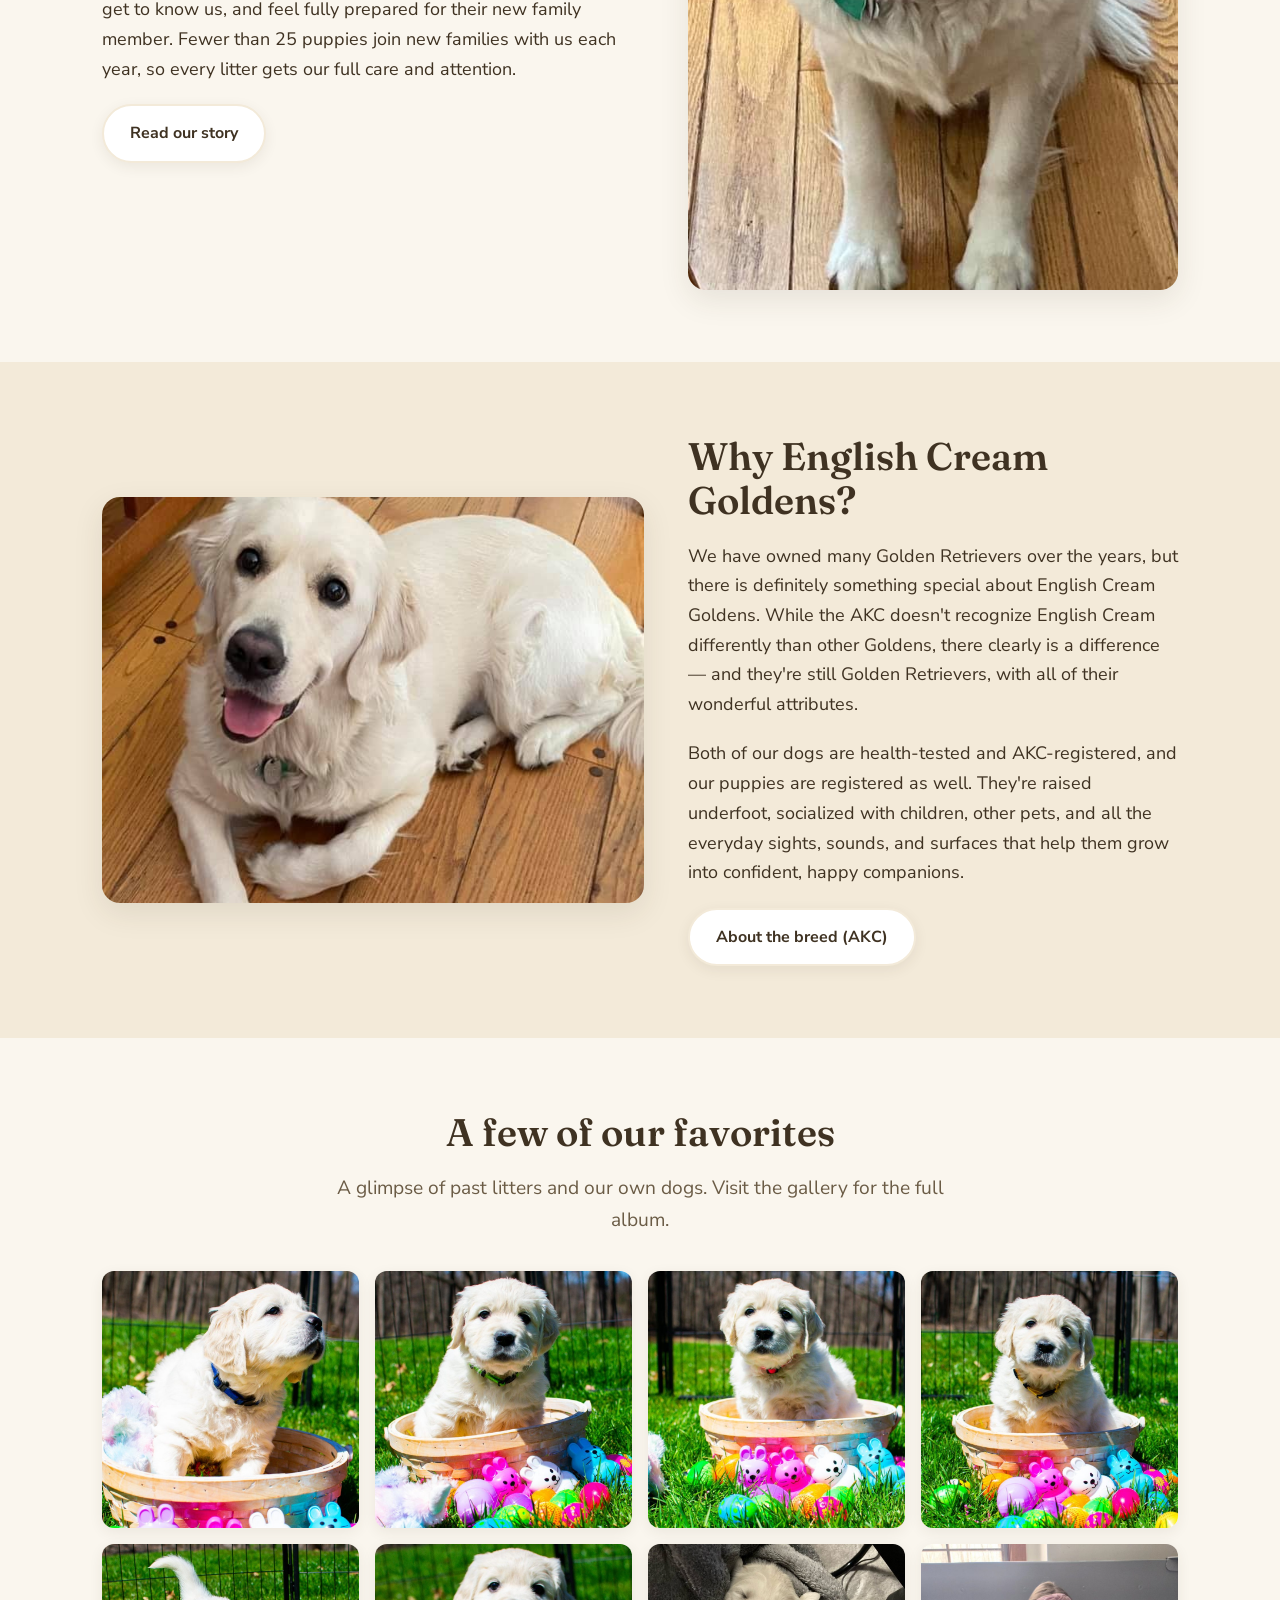
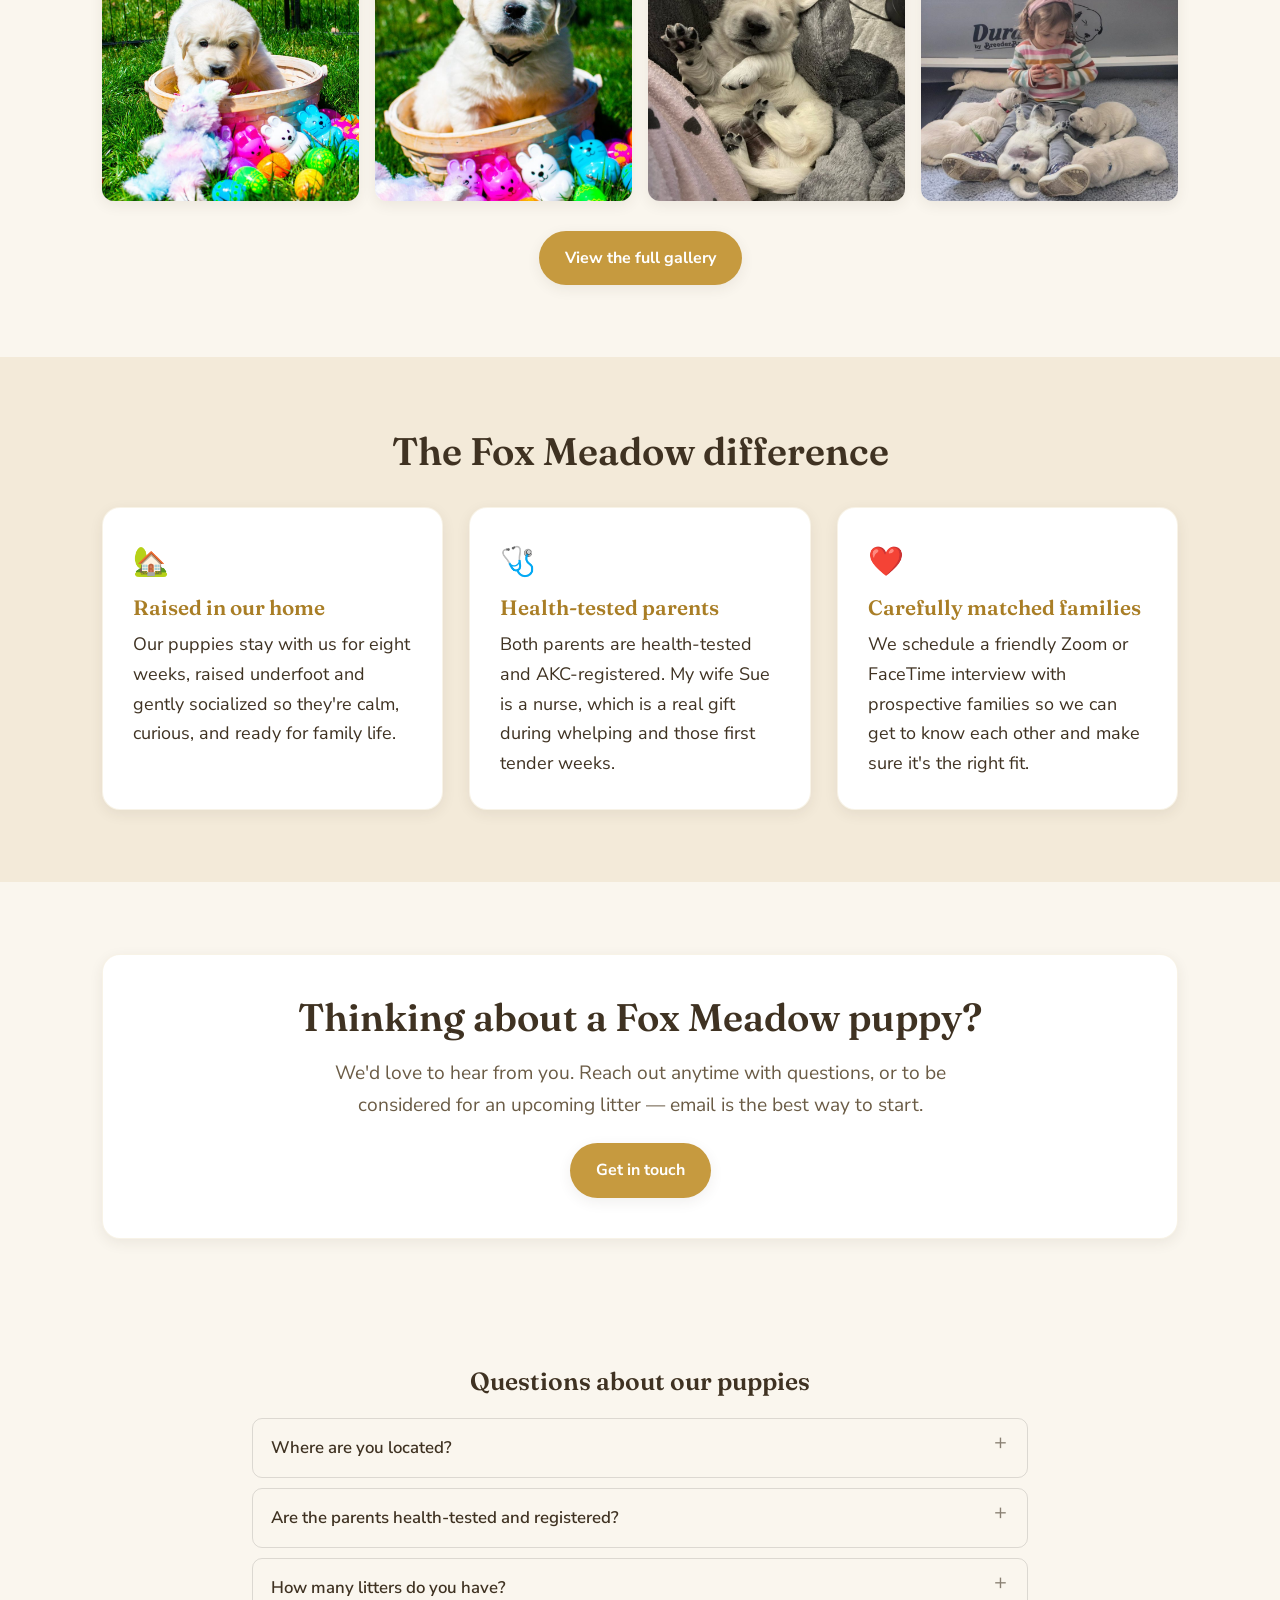
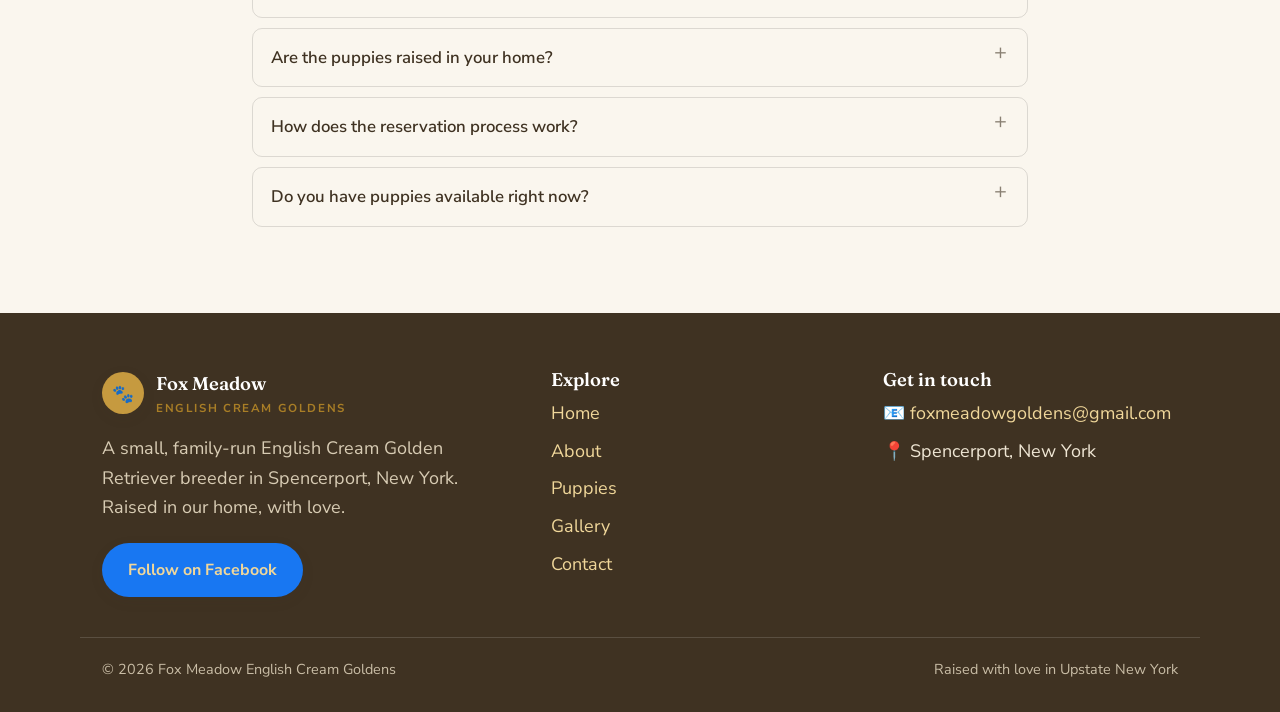
==== commit c0ba4408: "Add FAQ + schema, breadcrumbs, llms.txt, trim meta" ====
--- a/index.html
+++ b/index.html
@@ -3,8 +3,9 @@
 <head>
 <meta charset="utf-8">
 <meta name="viewport" content="width=device-width, initial-scale=1">
-<title>Fox Meadow English Cream Goldens | English Cream Golden Retriever Puppies in Spencerport, NY</title>
-<meta name="description" content="Fox Meadow English Cream Goldens is a small, family-run breeder of AKC-registered English Cream Golden Retriever puppies, raised in our home in Spencerport, New York.">
+  <meta name="google-site-verification" content="7u1mhOYaZez55NbOx_scRVR1MkPyaxn5GvzT-QZ9NzU">
+<title>Fox Meadow English Cream Goldens | Puppies in Spencerport, NY</title>
+<meta name="description" content="Fox Meadow English Cream Goldens is a small, family-run breeder of AKC-registered English Cream Golden Retriever puppies, raised in our home in">
 <link rel="icon" href="/favicon.svg" type="image/svg+xml">
 <link rel="preconnect" href="https://fonts.googleapis.com">
 <link rel="preconnect" href="https://fonts.gstatic.com" crossorigin>
@@ -13,7 +14,14 @@
 <meta property="og:title" content="Fox Meadow English Cream Goldens">
 <meta property="og:description" content="A small, family-run breeder of English Cream Golden Retriever puppies in Spencerport, New York.">
 <meta property="og:type" content="website">
-<meta property="og:image" content="/images/297217473_125051166911435_3986856135159464982_n.jpg">
+<meta property="og:image" content="https://foxmeadowgoldens.com/images/297217473_125051166911435_3986856135159464982_n.jpg">
+  <link rel="canonical" href="https://foxmeadowgoldens.com/">
+  <meta name="robots" content="index, follow, max-image-preview:large">
+  <meta property="og:url" content="https://foxmeadowgoldens.com/">
+  <meta property="og:site_name" content="Fox Meadow English Cream Goldens">
+  <meta name="twitter:card" content="summary_large_image">
+  <script type="application/ld+json">{"@context":"https://schema.org","@type":"LocalBusiness","name":"Fox Meadow English Cream Goldens","description":"A small, family-run breeder of AKC-registered English Cream Golden Retriever puppies, raised at home in Spencerport, New York.","url":"https://foxmeadowgoldens.com/","email":"foxmeadowgoldens@gmail.com","image":"https://foxmeadowgoldens.com/images/297217473_125051166911435_3986856135159464982_n.jpg","address":{"@type":"PostalAddress","addressLocality":"Spencerport","addressRegion":"NY","addressCountry":"US"},"areaServed":{"@type":"Country","name":"United States"},"knowsAbout":"English Cream Golden Retriever puppies","sameAs":["https://www.facebook.com/profile.php?id=100082196559091"]}</script>
+  <script type="application/ld+json">{"@context":"https://schema.org","@type":"FAQPage","mainEntity":[{"@type":"Question","name":"Where are you located?","acceptedAnswer":{"@type":"Answer","text":"We raise our puppies in our home in Spencerport, New York, just outside Rochester."}},{"@type":"Question","name":"Are the parents health-tested and registered?","acceptedAnswer":{"@type":"Answer","text":"Yes. Both of our dogs, Rosie and Axel, are health-tested and AKC-registered, and every puppy we place is registered as well."}},{"@type":"Question","name":"How many litters do you have?","acceptedAnswer":{"@type":"Answer","text":"We are a small, family-run program — fewer than 25 puppies join new families with us each year, so every litter gets our full attention."}},{"@type":"Question","name":"Are the puppies raised in your home?","acceptedAnswer":{"@type":"Answer","text":"Yes. Our puppies are raised underfoot in our home and gently socialized, and they stay with us for eight weeks before going to their families."}},{"@type":"Question","name":"How does the reservation process work?","acceptedAnswer":{"@type":"Answer","text":"It is a simple, friendly process: first reach out by email to introduce yourself, then we set up a Zoom or FaceTime chat to get to know each other and make sure it is the right fit, and when a litter is ready your puppy comes home."}},{"@type":"Question","name":"Do you have puppies available right now?","acceptedAnswer":{"@type":"Answer","text":"Availability changes with each litter. When we do not have a current litter, the best way to stay in the loop is to check back here or follow us on Facebook, where we post the latest news and pictures first."}}]}</script>
 </head>
 <body>
 
@@ -38,7 +46,7 @@
 
 <!-- ===== HERO ===== -->
 <section class="hero" style="min-height:min(82vh,720px)">
-  <img class="hero-img" src="/images/297217473_125051166911435_3986856135159464982_n.jpg" alt="A Fox Meadow English Cream Golden mother with one of her puppies" style="object-position:center 78%">
+  <img class="hero-img" src="/images/297217473_125051166911435_3986856135159464982_n.jpg" alt="A Fox Meadow English Cream Golden mother with one of her puppies" style="object-position:center 78%" decoding="async">
   <div class="overlay"></div>
   <div class="hero-inner">
     <span class="kicker">Spencerport, New York</span>
@@ -80,7 +88,7 @@
       <a class="btn secondary" href="/about.html">Read our story</a>
     </div>
     <div class="media portrait">
-      <img src="/images/219307968_4825844117431401_7814115670434418334_n-1.jpg" alt="An adult English Cream Golden Retriever at Fox Meadow">
+      <img src="/images/219307968_4825844117431401_7814115670434418334_n-1.jpg" alt="An adult English Cream Golden Retriever at Fox Meadow" loading="lazy" decoding="async">
     </div>
   </div>
 </section>
@@ -95,7 +103,7 @@
       <a class="btn secondary" href="https://www.akc.org/dog-breeds/golden-retriever/" target="_blank" rel="noopener">About the breed (AKC)</a>
     </div>
     <div class="media">
-      <img src="/images/218857018_4825844177431395_8302918133354201489_n.jpg" alt="A happy English Cream Golden Retriever smiling">
+      <img src="/images/218857018_4825844177431395_8302918133354201489_n.jpg" alt="A happy English Cream Golden Retriever smiling" loading="lazy" decoding="async">
     </div>
   </div>
 </section>
@@ -108,14 +116,14 @@
       <p class="lead">A glimpse of past litters and our own dogs. Visit the gallery for the full album.</p>
     </div>
     <div class="photo-strip">
-      <a href="/images/blue-1.jpg"><img src="/images/blue-1.jpg" alt="English Cream Golden puppy"></a>
-      <a href="/images/green.jpg"><img src="/images/green.jpg" alt="English Cream Golden puppy"></a>
-      <a href="/images/pink.jpg"><img src="/images/pink.jpg" alt="English Cream Golden puppy"></a>
-      <a href="/images/yellow.jpg"><img src="/images/yellow.jpg" alt="English Cream Golden puppy"></a>
-      <a href="/images/red.jpg"><img src="/images/red.jpg" alt="English Cream Golden puppy"></a>
-      <a href="/images/black.jpg"><img src="/images/black.jpg" alt="English Cream Golden puppy"></a>
-      <a href="/images/img_8620-scaled.jpg"><img src="/images/img_8620-scaled.jpg" alt="Mother golden with her litter"></a>
-      <a href="/images/image000000.jpg"><img src="/images/image000000.jpg" alt="English Cream Golden puppy"></a>
+      <a href="/images/blue-1.jpg"><img src="/images/blue-1.jpg" alt="English Cream Golden puppy" loading="lazy" decoding="async"></a>
+      <a href="/images/green.jpg"><img src="/images/green.jpg" alt="English Cream Golden puppy" loading="lazy" decoding="async"></a>
+      <a href="/images/pink.jpg"><img src="/images/pink.jpg" alt="English Cream Golden puppy" loading="lazy" decoding="async"></a>
+      <a href="/images/yellow.jpg"><img src="/images/yellow.jpg" alt="English Cream Golden puppy" loading="lazy" decoding="async"></a>
+      <a href="/images/red.jpg"><img src="/images/red.jpg" alt="English Cream Golden puppy" loading="lazy" decoding="async"></a>
+      <a href="/images/black.jpg"><img src="/images/black.jpg" alt="English Cream Golden puppy" loading="lazy" decoding="async"></a>
+      <a href="/images/img_8620-scaled.jpg"><img src="/images/img_8620-scaled.jpg" alt="Mother golden with her litter" loading="lazy" decoding="async"></a>
+      <a href="/images/image000000.jpg"><img src="/images/image000000.jpg" alt="English Cream Golden puppy" loading="lazy" decoding="async"></a>
     </div>
     <div class="center" style="margin-top:30px">
       <a class="btn" href="/gallery.html">View the full gallery</a>
@@ -149,6 +157,18 @@
 </section>
 
 <!-- ===== FOOTER (same on every page) ===== -->
+
+<!-- SEO FAQ -->
+<section class="faq-seo" aria-label="Frequently asked questions">
+<style>.faq-seo{max-width:820px;margin:0 auto;padding:56px 22px}.faq-seo>h2{font-size:1.55rem;margin:0 0 22px;text-align:center;line-height:1.2}.faq-seo details{border:1px solid rgba(0,0,0,.12);border-radius:10px;padding:0 18px;margin:10px 0}.faq-seo summary{cursor:pointer;font-weight:600;padding:15px 0;list-style:none;font-size:1.05rem;position:relative;padding-right:28px}.faq-seo summary::-webkit-details-marker{display:none}.faq-seo summary::after{content:"+";position:absolute;right:2px;top:13px;font-weight:400;font-size:1.35rem;line-height:1;opacity:.6}.faq-seo details[open] summary::after{content:"\2013"}.faq-seo details p{margin:0 0 16px;line-height:1.62;opacity:.85}</style>
+<h2>Questions about our puppies</h2>
+<details><summary>Where are you located?</summary><p>We raise our puppies in our home in Spencerport, New York, just outside Rochester.</p></details>
+<details><summary>Are the parents health-tested and registered?</summary><p>Yes. Both of our dogs, Rosie and Axel, are health-tested and AKC-registered, and every puppy we place is registered as well.</p></details>
+<details><summary>How many litters do you have?</summary><p>We are a small, family-run program — fewer than 25 puppies join new families with us each year, so every litter gets our full attention.</p></details>
+<details><summary>Are the puppies raised in your home?</summary><p>Yes. Our puppies are raised underfoot in our home and gently socialized, and they stay with us for eight weeks before going to their families.</p></details>
+<details><summary>How does the reservation process work?</summary><p>It is a simple, friendly process: first reach out by email to introduce yourself, then we set up a Zoom or FaceTime chat to get to know each other and make sure it is the right fit, and when a litter is ready your puppy comes home.</p></details>
+<details><summary>Do you have puppies available right now?</summary><p>Availability changes with each litter. When we do not have a current litter, the best way to stay in the loop is to check back here or follow us on Facebook, where we post the latest news and pictures first.</p></details>
+</section>
 <footer class="site-footer">
   <div class="wrap footer-grid">
     <div>
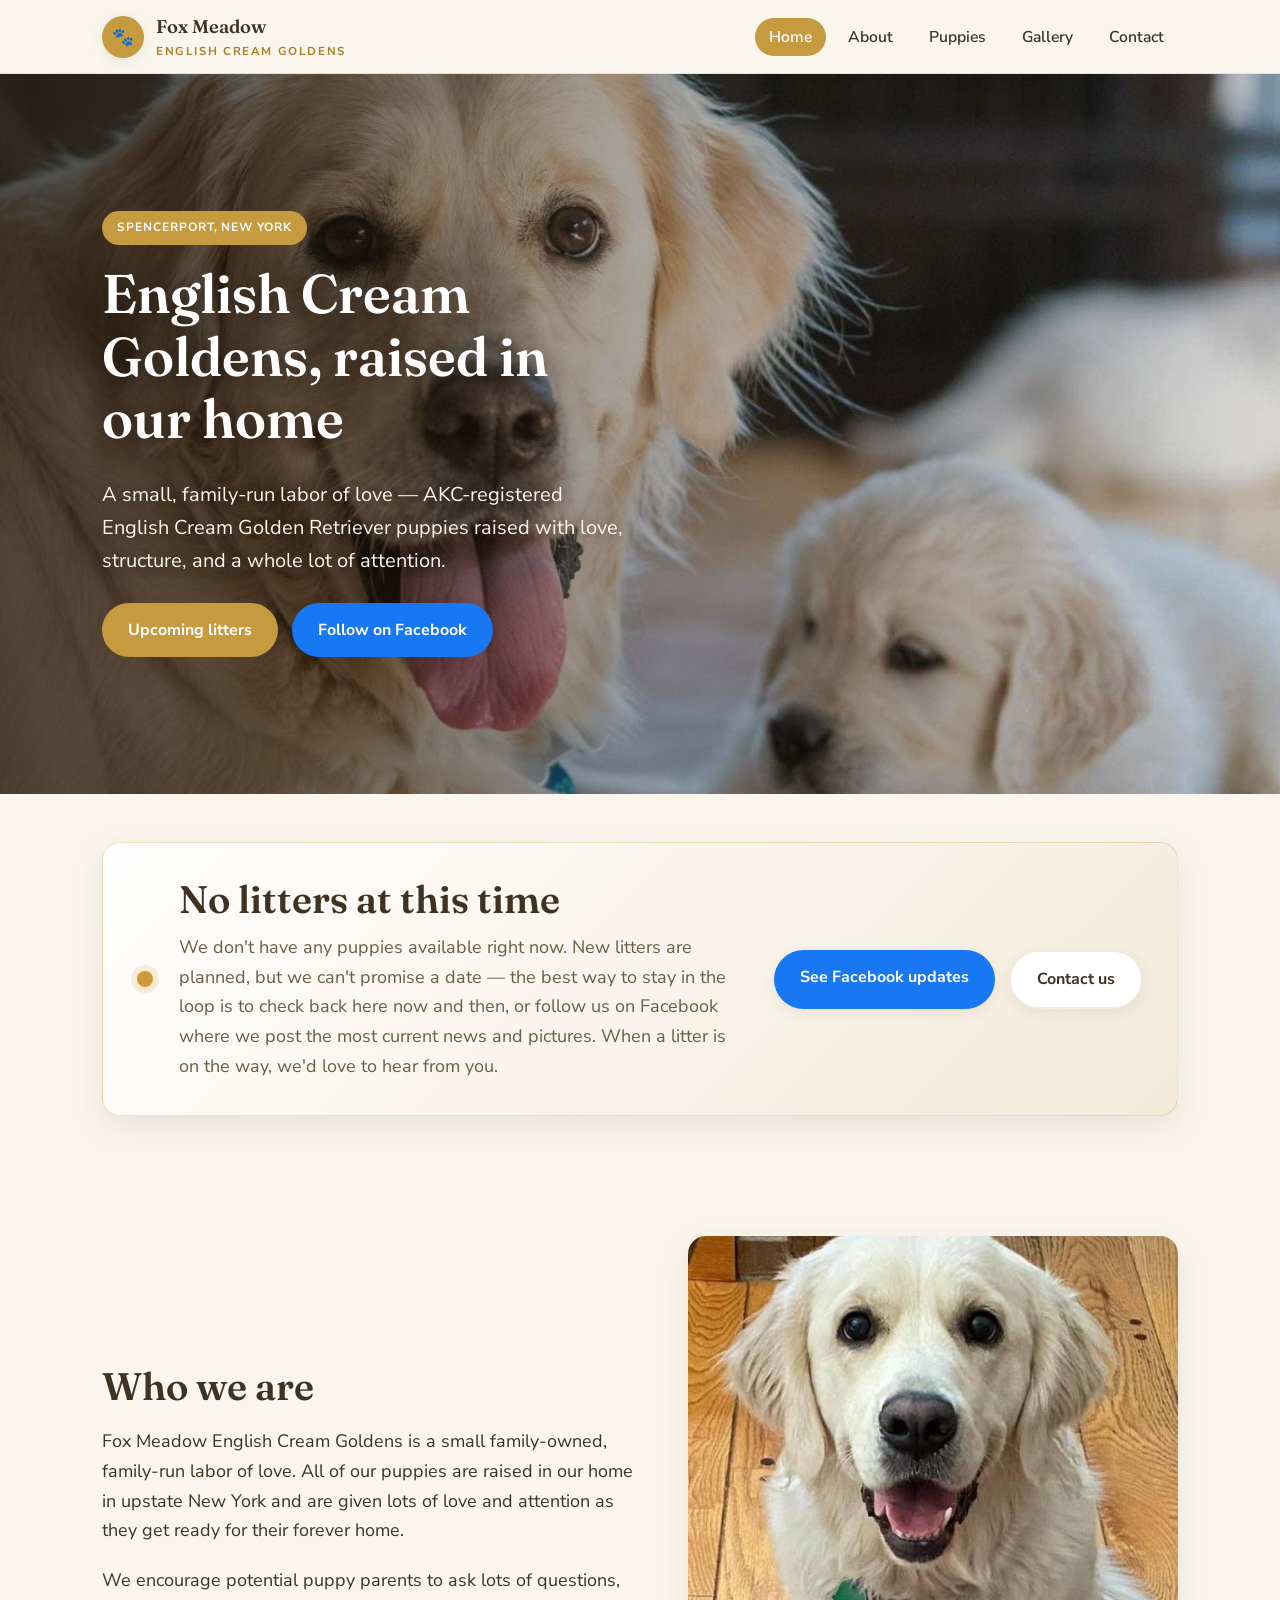
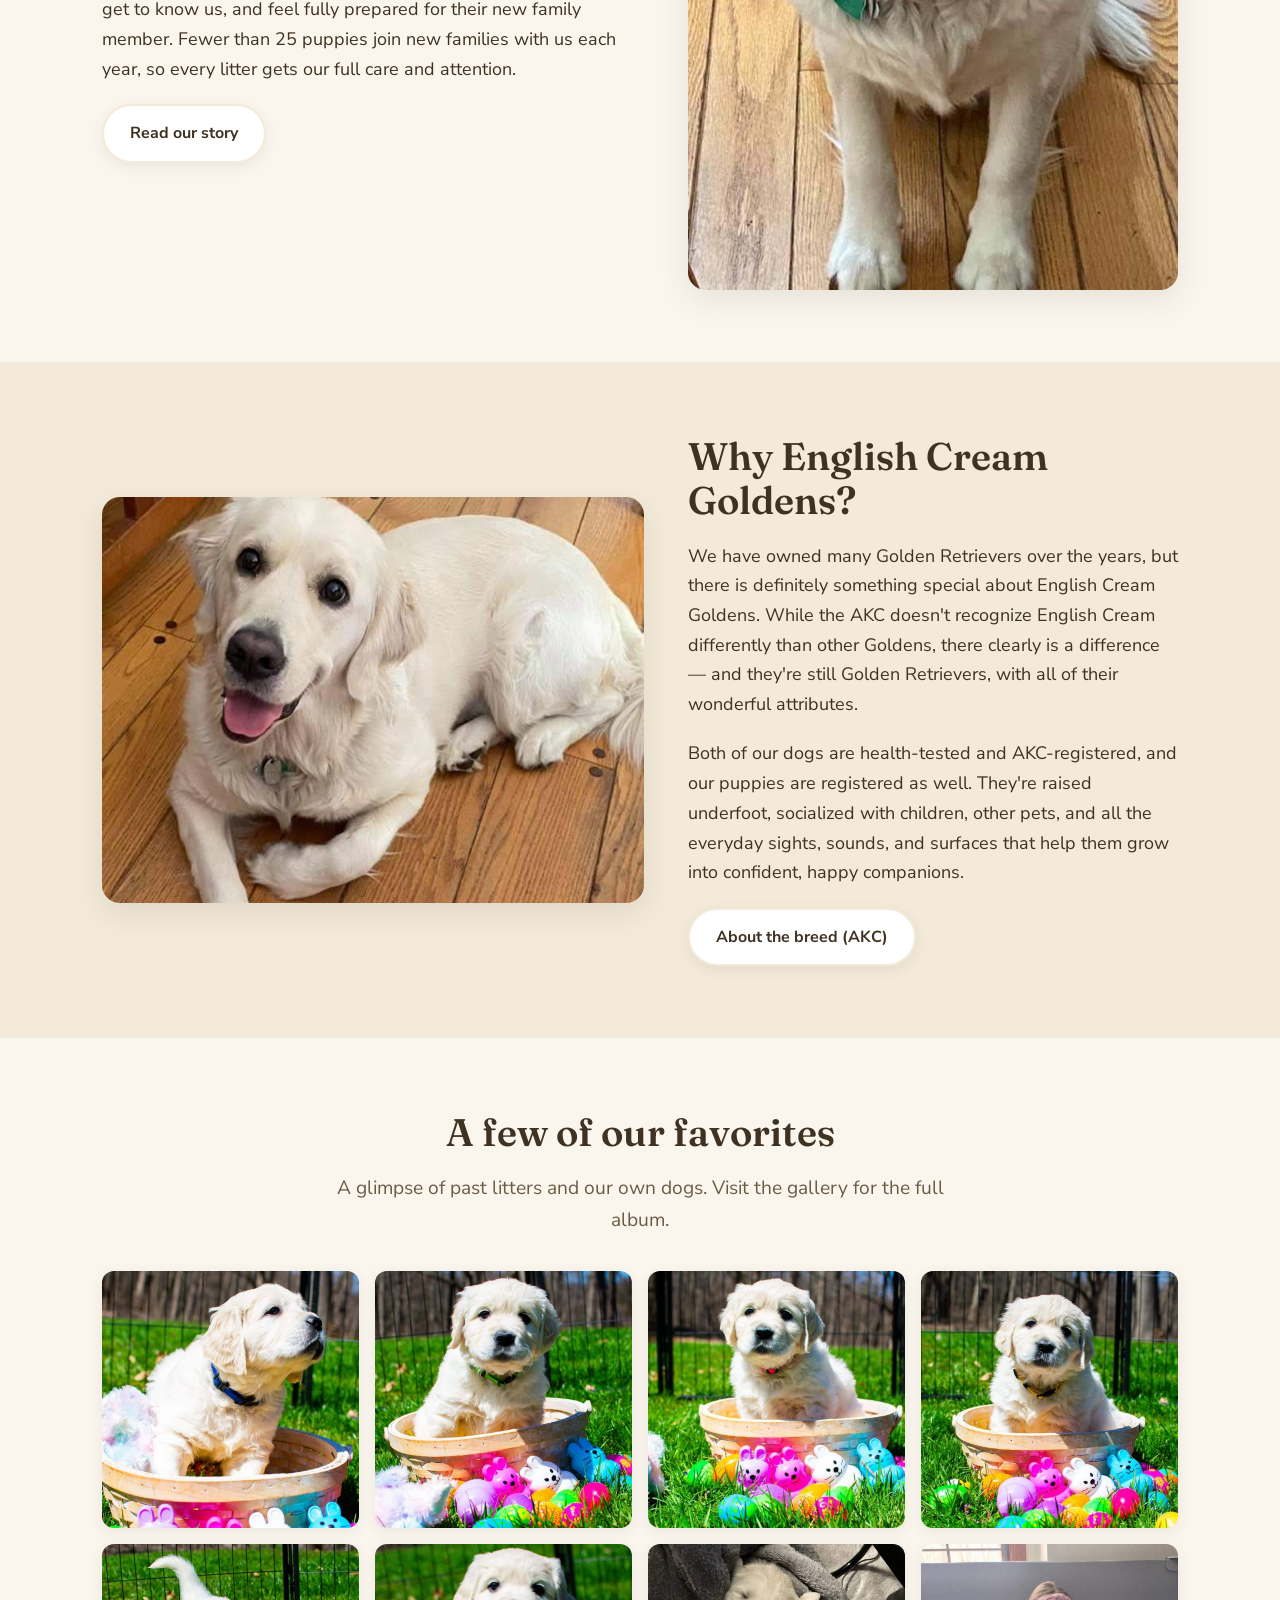
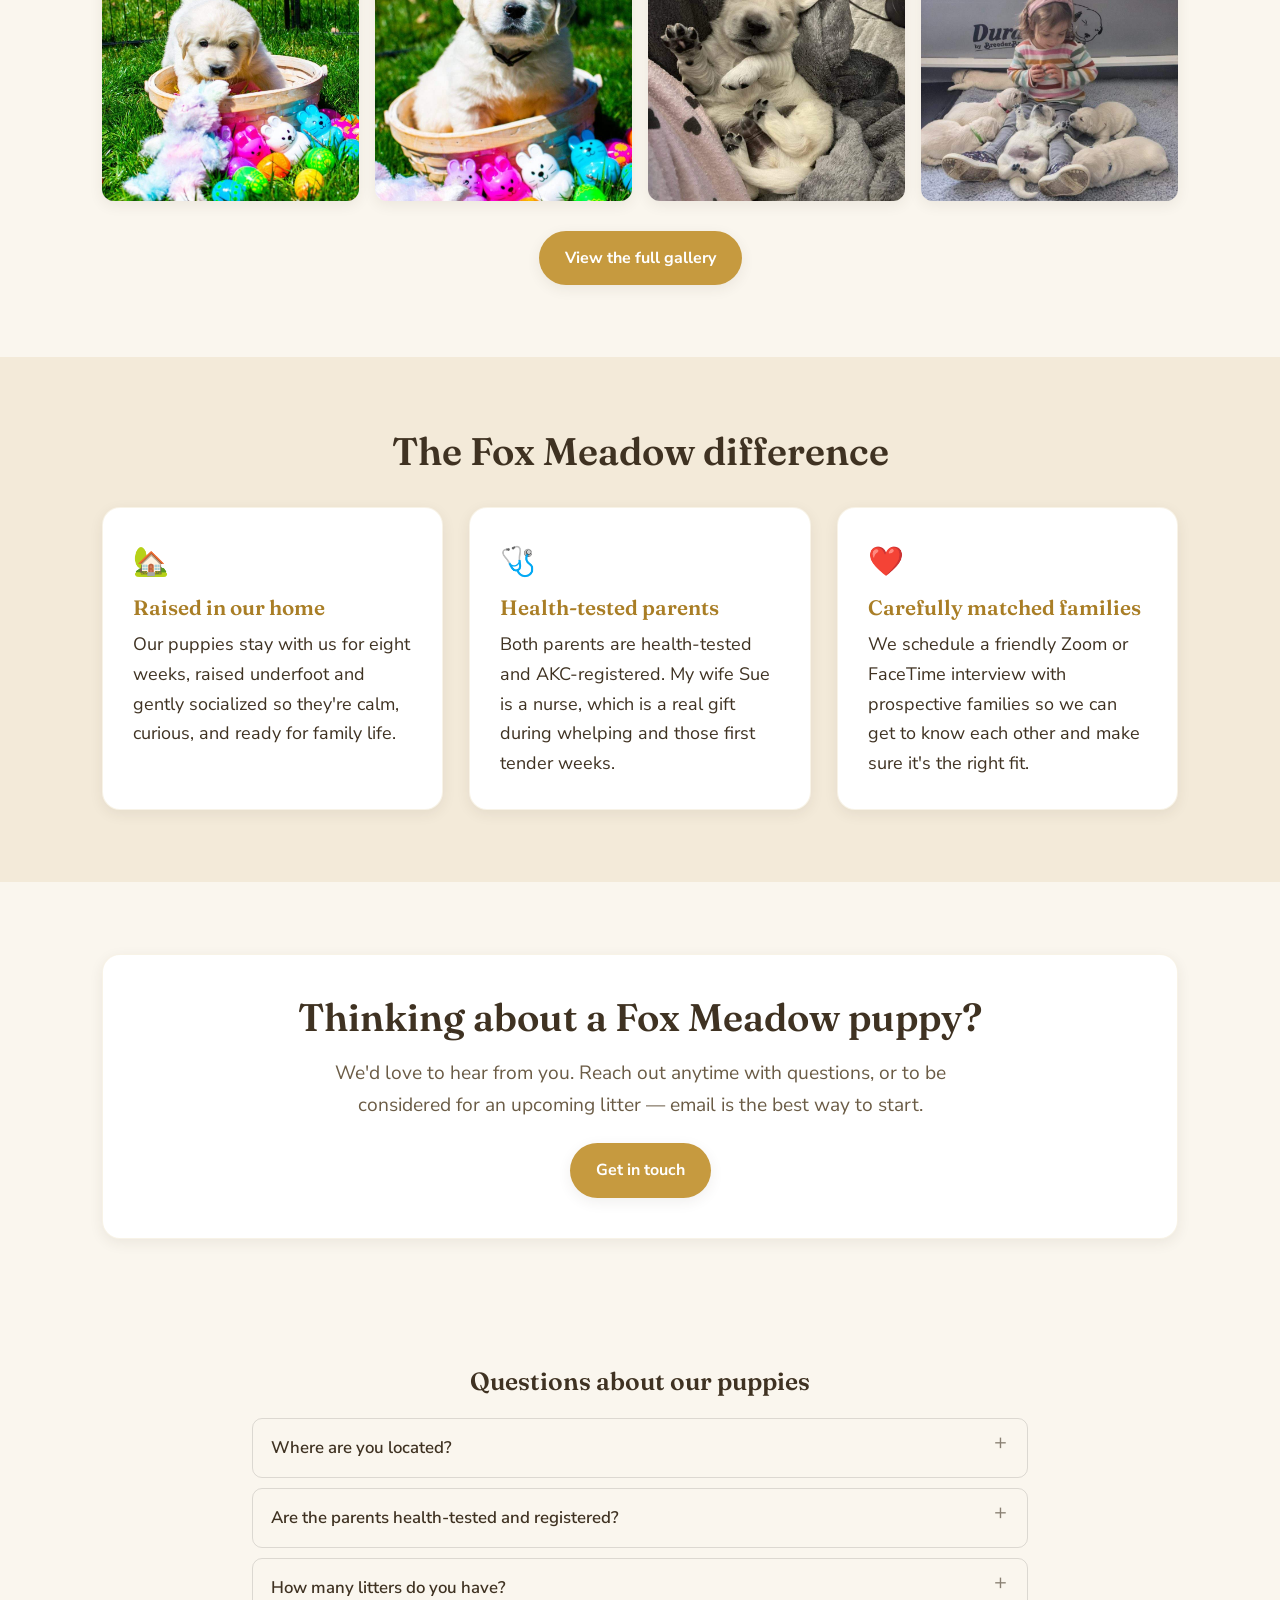
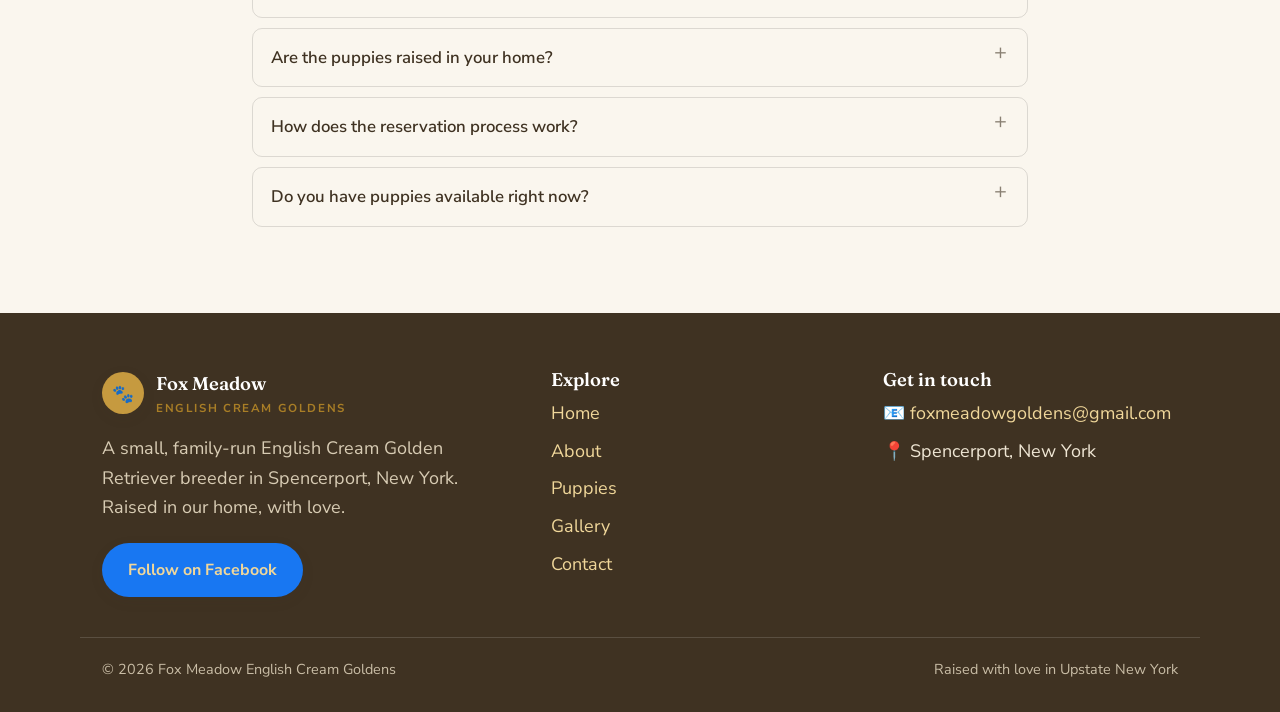
==== commit fabc9dba: "Link Google Business Profile in LocalBusiness sameAs" ====
--- a/index.html
+++ b/index.html
@@ -20,7 +20,7 @@
   <meta property="og:url" content="https://foxmeadowgoldens.com/">
   <meta property="og:site_name" content="Fox Meadow English Cream Goldens">
   <meta name="twitter:card" content="summary_large_image">
-  <script type="application/ld+json">{"@context":"https://schema.org","@type":"LocalBusiness","name":"Fox Meadow English Cream Goldens","description":"A small, family-run breeder of AKC-registered English Cream Golden Retriever puppies, raised at home in Spencerport, New York.","url":"https://foxmeadowgoldens.com/","email":"foxmeadowgoldens@gmail.com","image":"https://foxmeadowgoldens.com/images/297217473_125051166911435_3986856135159464982_n.jpg","address":{"@type":"PostalAddress","addressLocality":"Spencerport","addressRegion":"NY","addressCountry":"US"},"areaServed":{"@type":"Country","name":"United States"},"knowsAbout":"English Cream Golden Retriever puppies","sameAs":["https://www.facebook.com/profile.php?id=100082196559091"]}</script>
+  <script type="application/ld+json">{"@context":"https://schema.org","@type":"LocalBusiness","name":"Fox Meadow English Cream Goldens","description":"A small, family-run breeder of AKC-registered English Cream Golden Retriever puppies, raised at home in Spencerport, New York.","url":"https://foxmeadowgoldens.com/","email":"foxmeadowgoldens@gmail.com","image":"https://foxmeadowgoldens.com/images/297217473_125051166911435_3986856135159464982_n.jpg","address":{"@type":"PostalAddress","addressLocality":"Spencerport","addressRegion":"NY","addressCountry":"US"},"areaServed":{"@type":"Country","name":"United States"},"knowsAbout":"English Cream Golden Retriever puppies","sameAs":["https://www.facebook.com/profile.php?id=100082196559091","https://maps.google.com/?cid=14799328737030072726"]}</script>
   <script type="application/ld+json">{"@context":"https://schema.org","@type":"FAQPage","mainEntity":[{"@type":"Question","name":"Where are you located?","acceptedAnswer":{"@type":"Answer","text":"We raise our puppies in our home in Spencerport, New York, just outside Rochester."}},{"@type":"Question","name":"Are the parents health-tested and registered?","acceptedAnswer":{"@type":"Answer","text":"Yes. Both of our dogs, Rosie and Axel, are health-tested and AKC-registered, and every puppy we place is registered as well."}},{"@type":"Question","name":"How many litters do you have?","acceptedAnswer":{"@type":"Answer","text":"We are a small, family-run program — fewer than 25 puppies join new families with us each year, so every litter gets our full attention."}},{"@type":"Question","name":"Are the puppies raised in your home?","acceptedAnswer":{"@type":"Answer","text":"Yes. Our puppies are raised underfoot in our home and gently socialized, and they stay with us for eight weeks before going to their families."}},{"@type":"Question","name":"How does the reservation process work?","acceptedAnswer":{"@type":"Answer","text":"It is a simple, friendly process: first reach out by email to introduce yourself, then we set up a Zoom or FaceTime chat to get to know each other and make sure it is the right fit, and when a litter is ready your puppy comes home."}},{"@type":"Question","name":"Do you have puppies available right now?","acceptedAnswer":{"@type":"Answer","text":"Availability changes with each litter. When we do not have a current litter, the best way to stay in the loop is to check back here or follow us on Facebook, where we post the latest news and pictures first."}}]}</script>
 </head>
 <body>
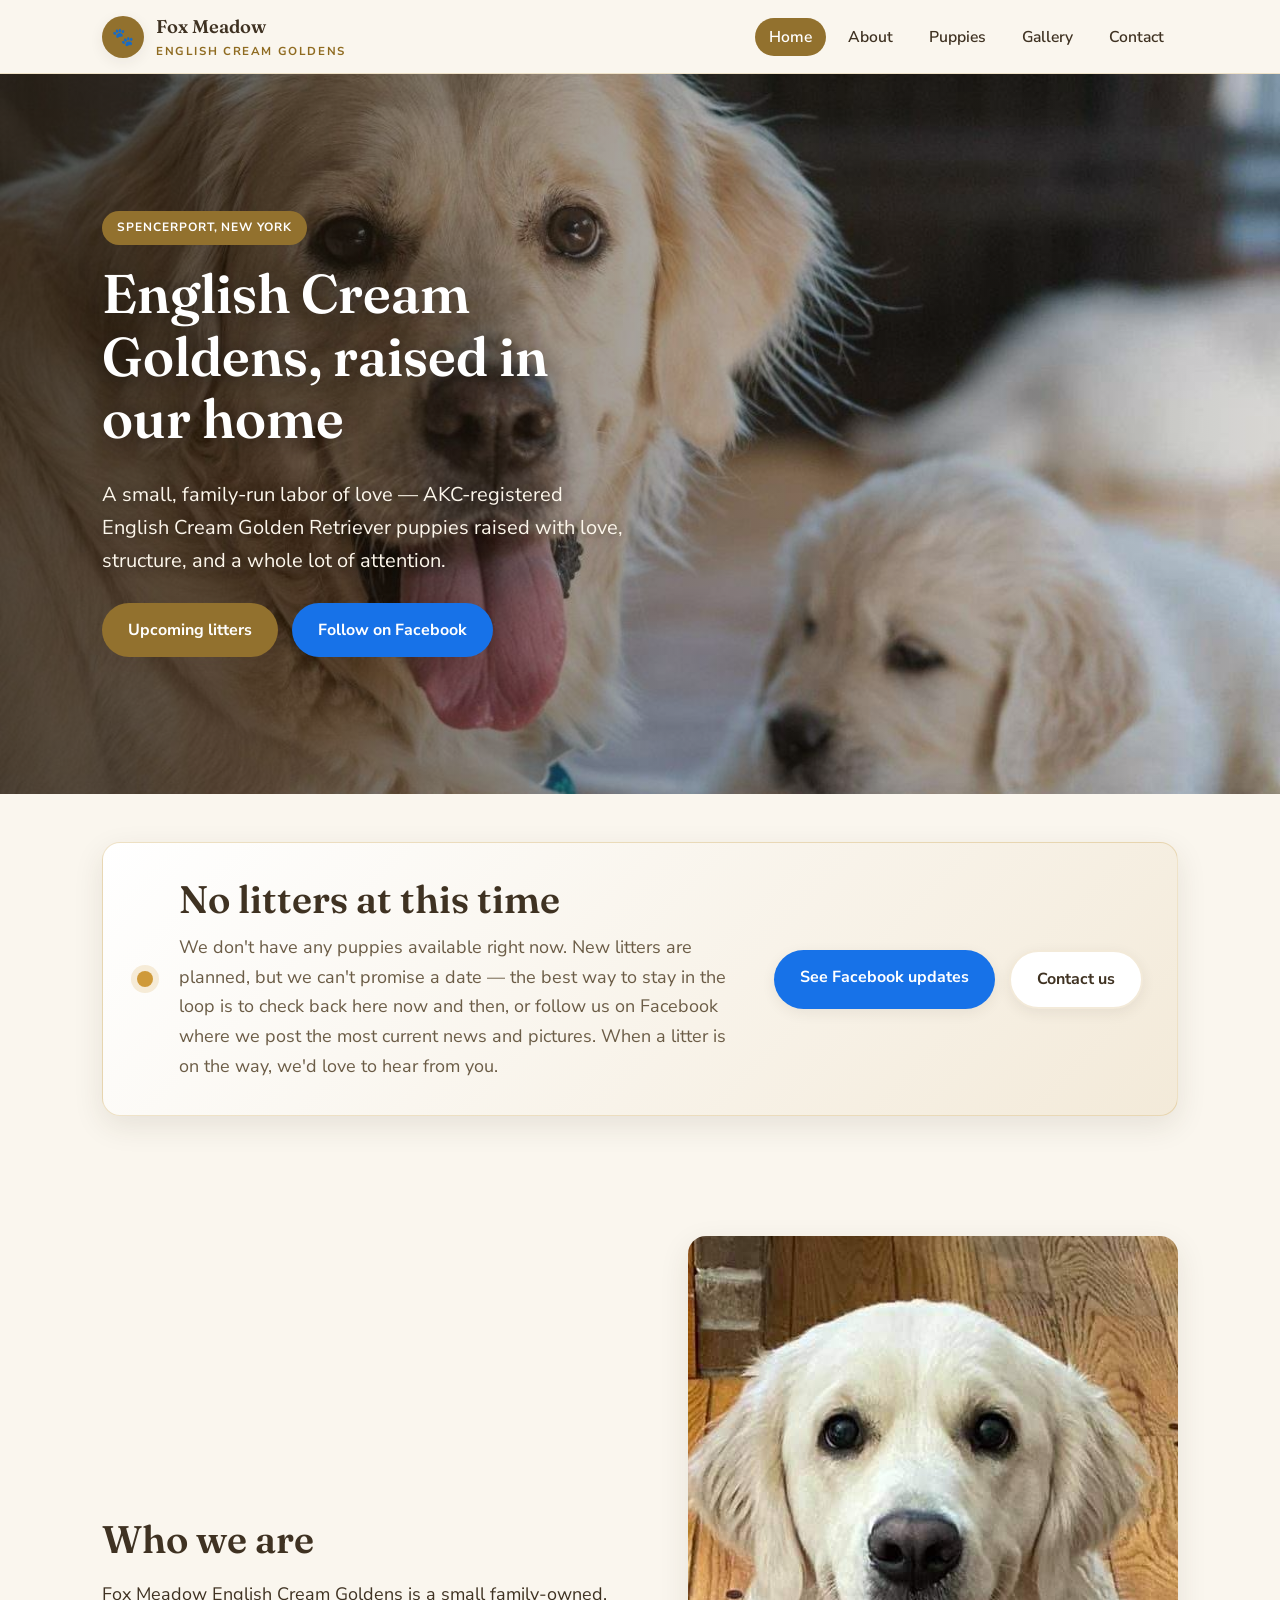
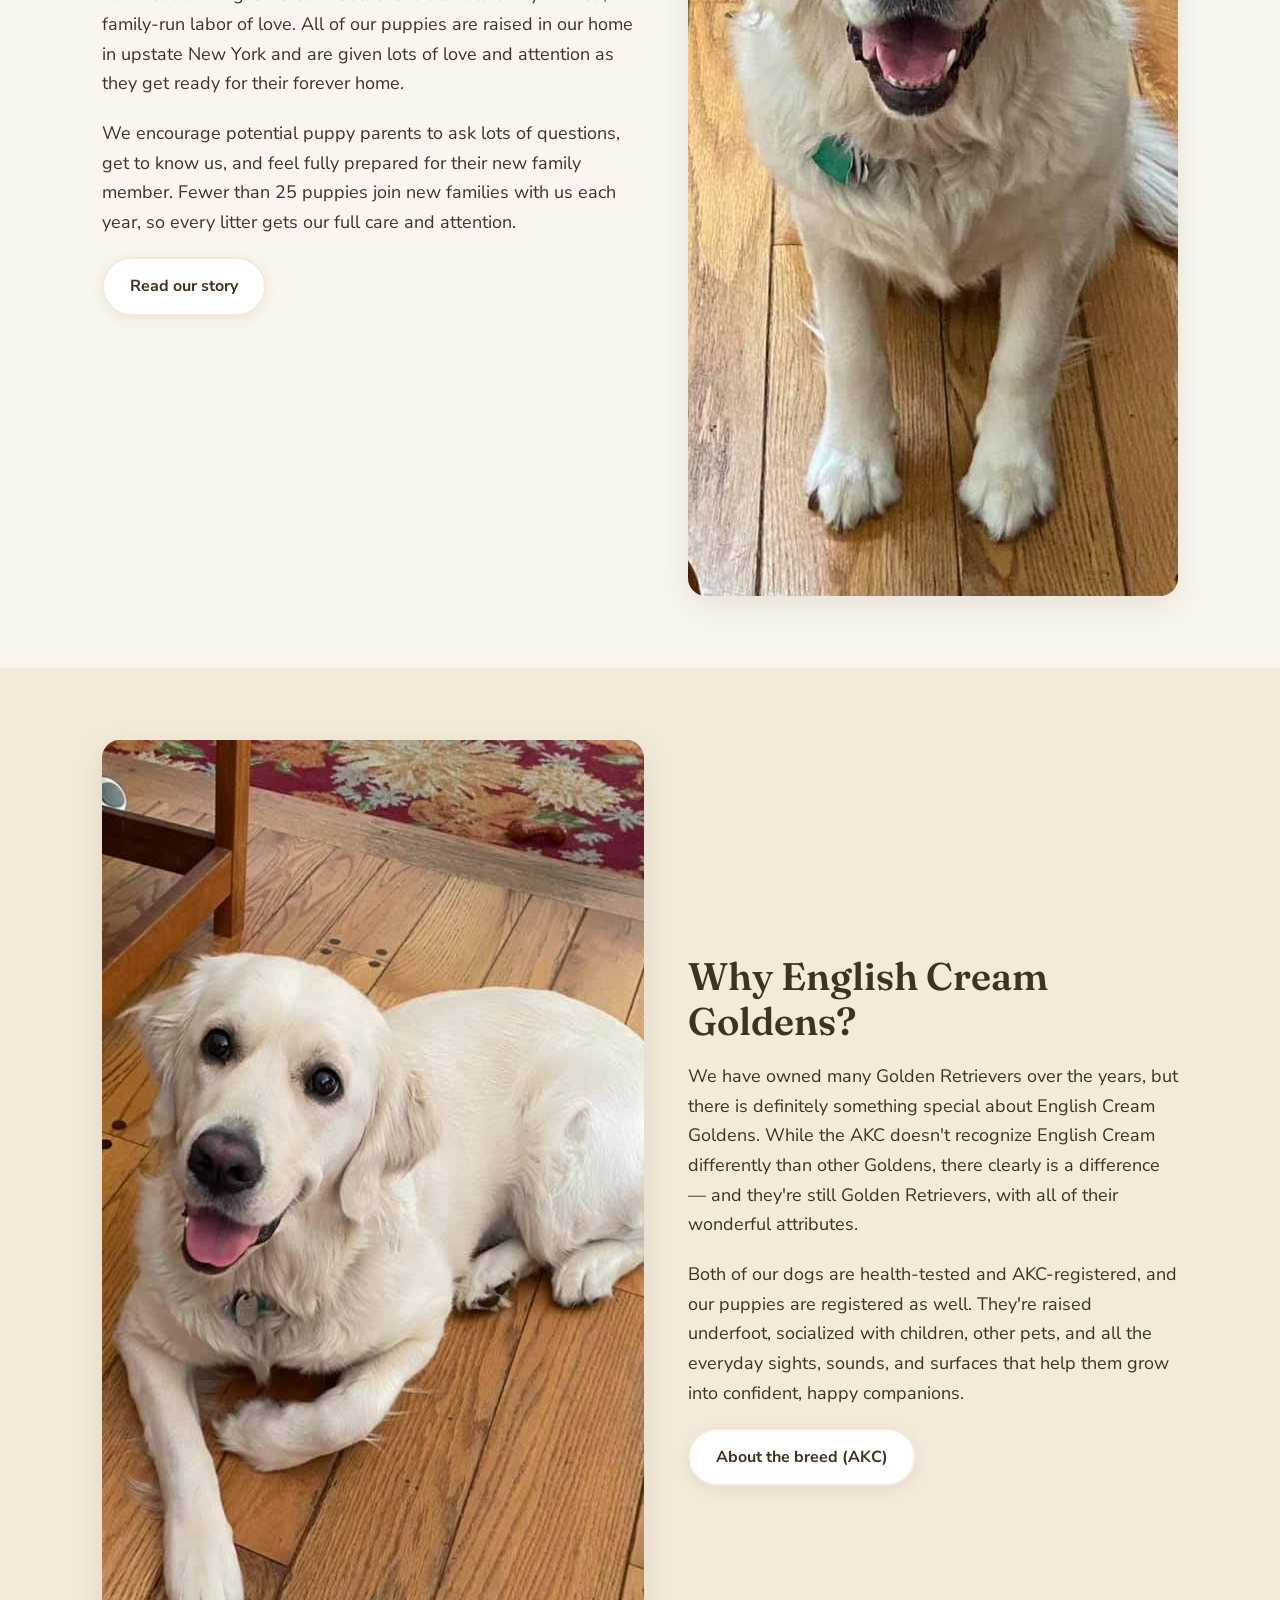
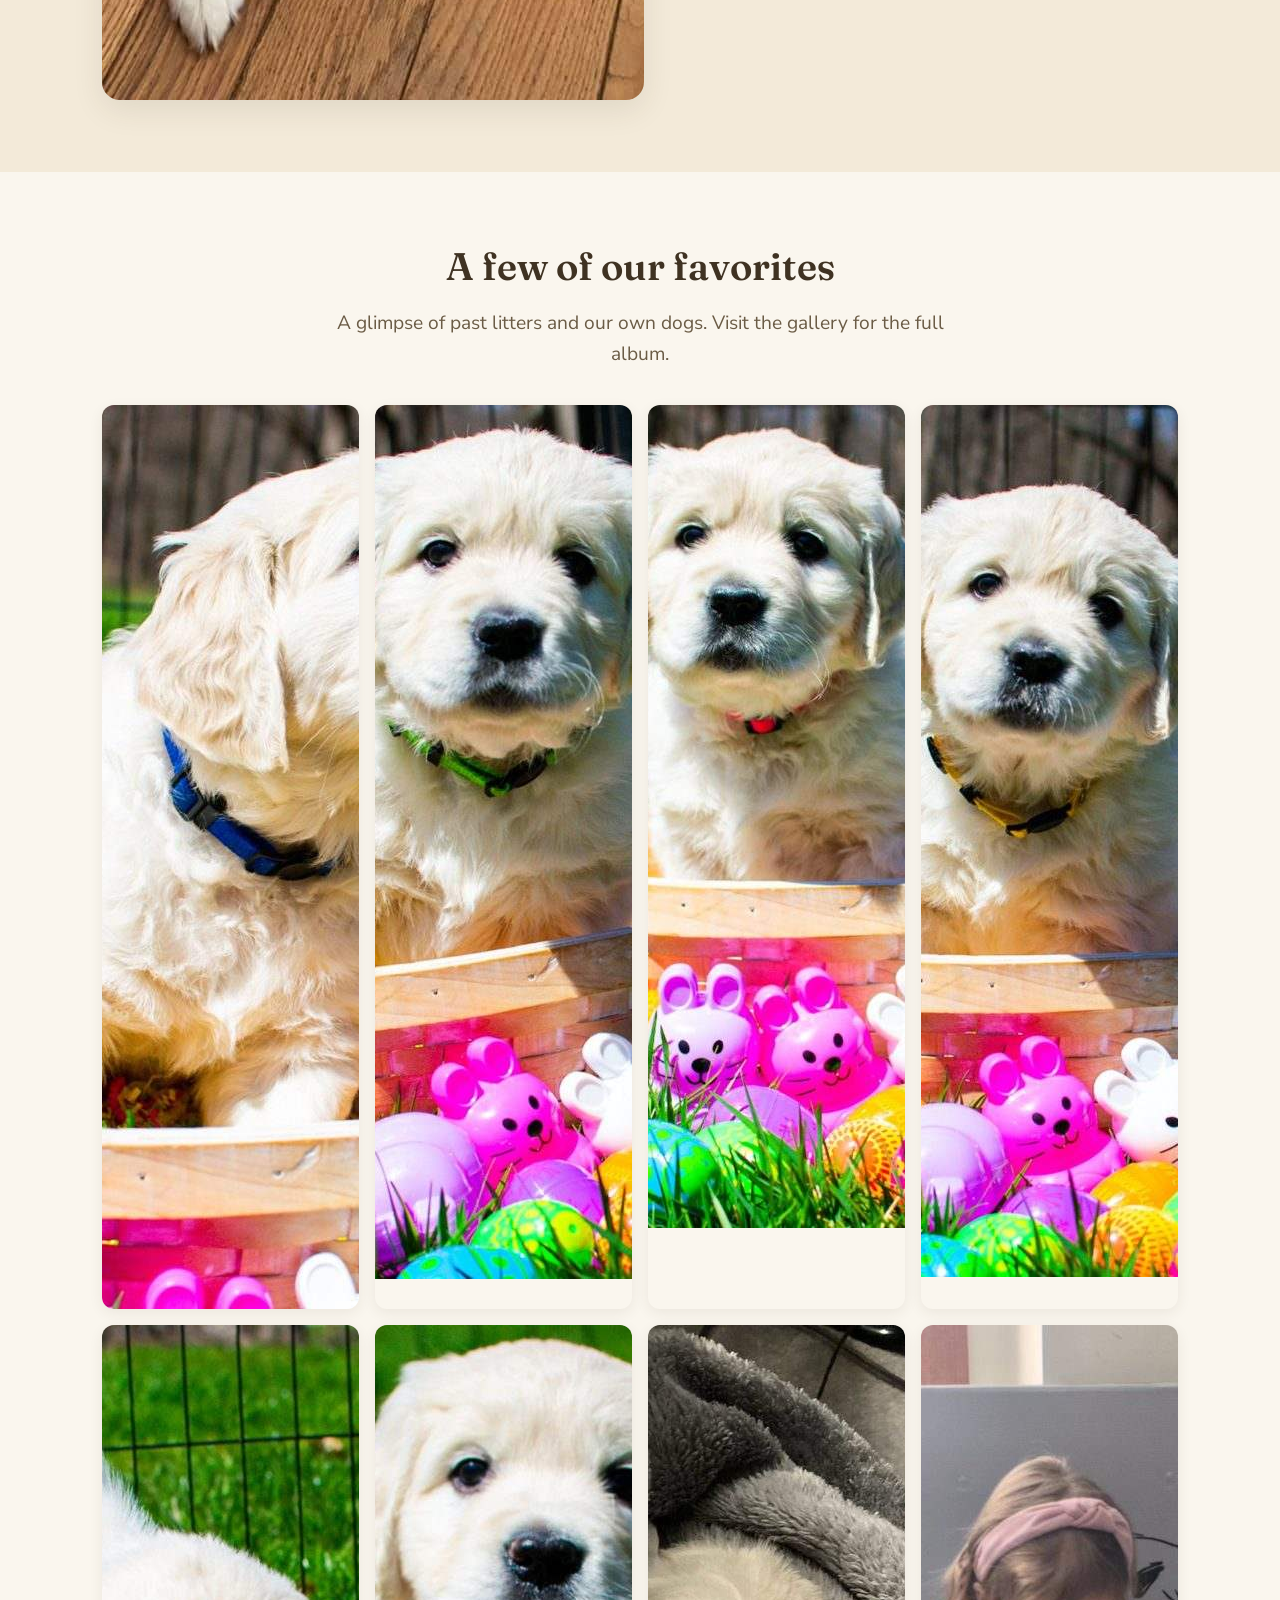
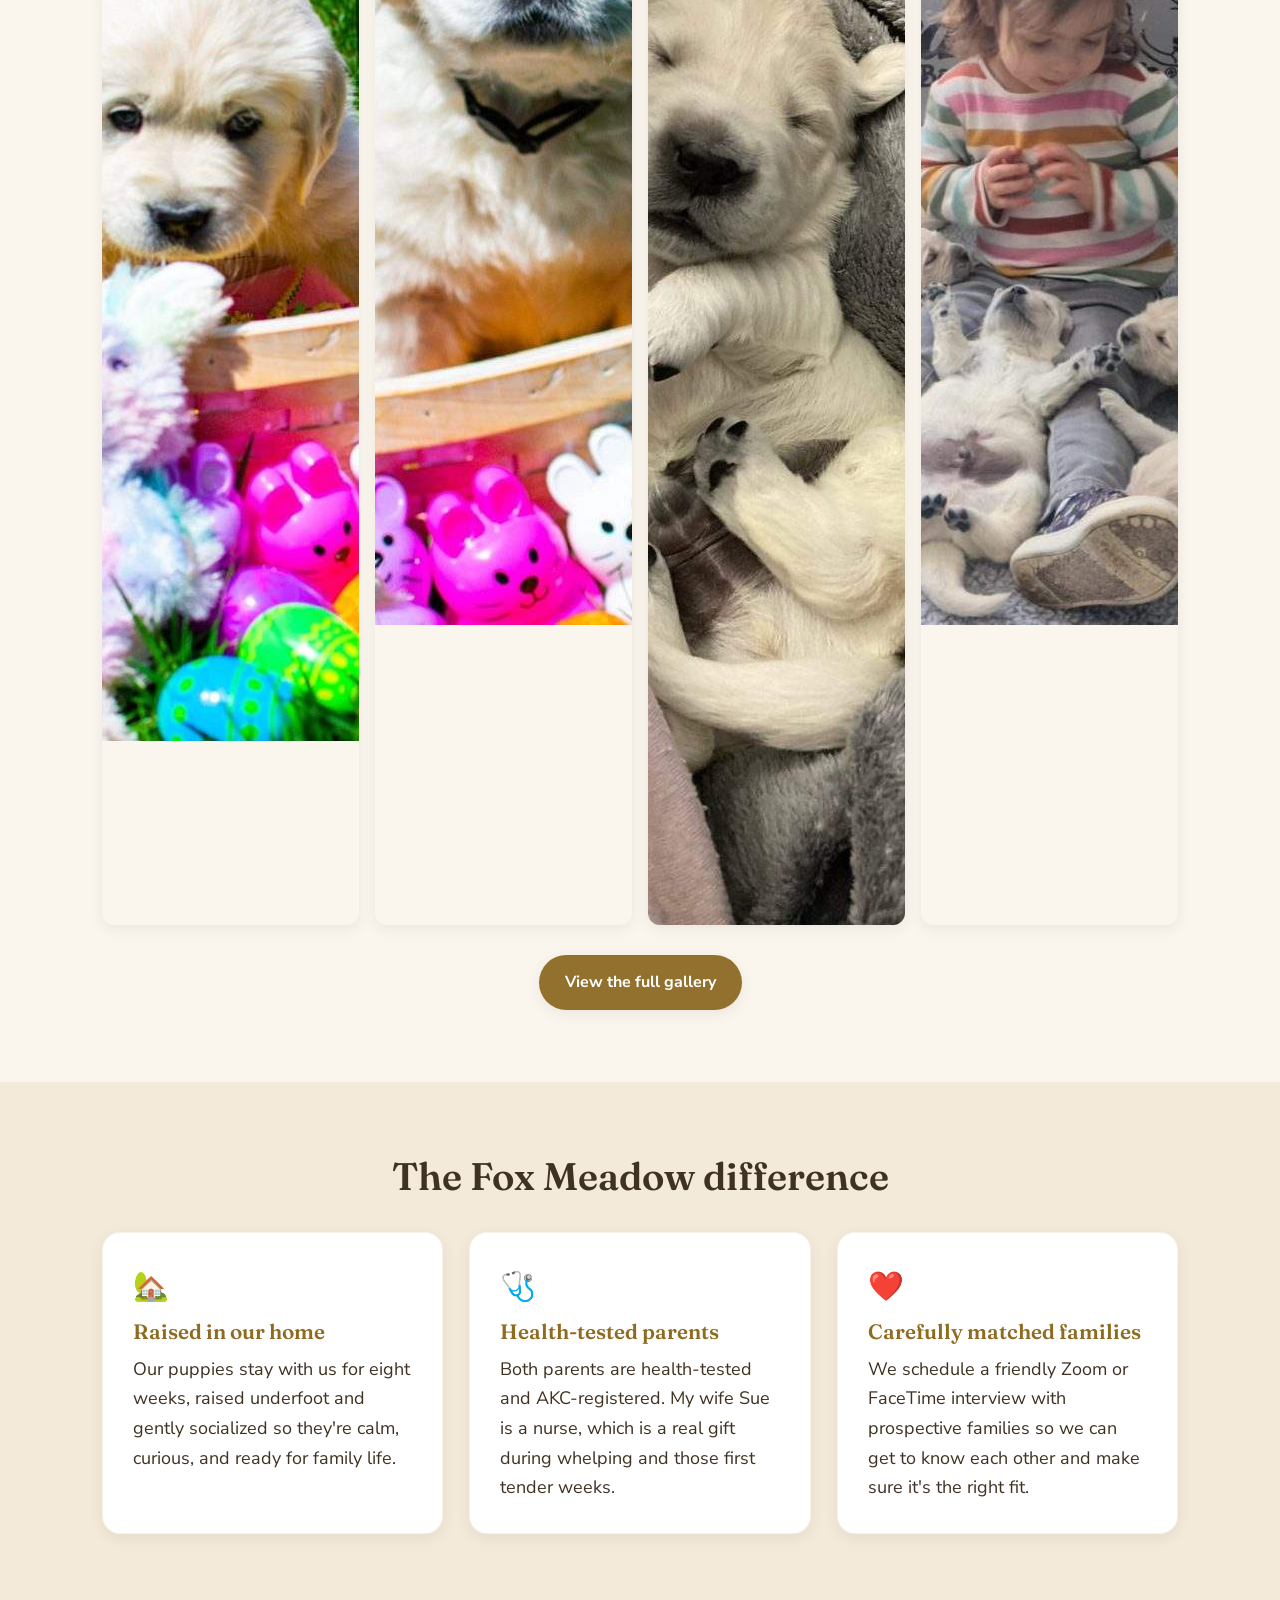
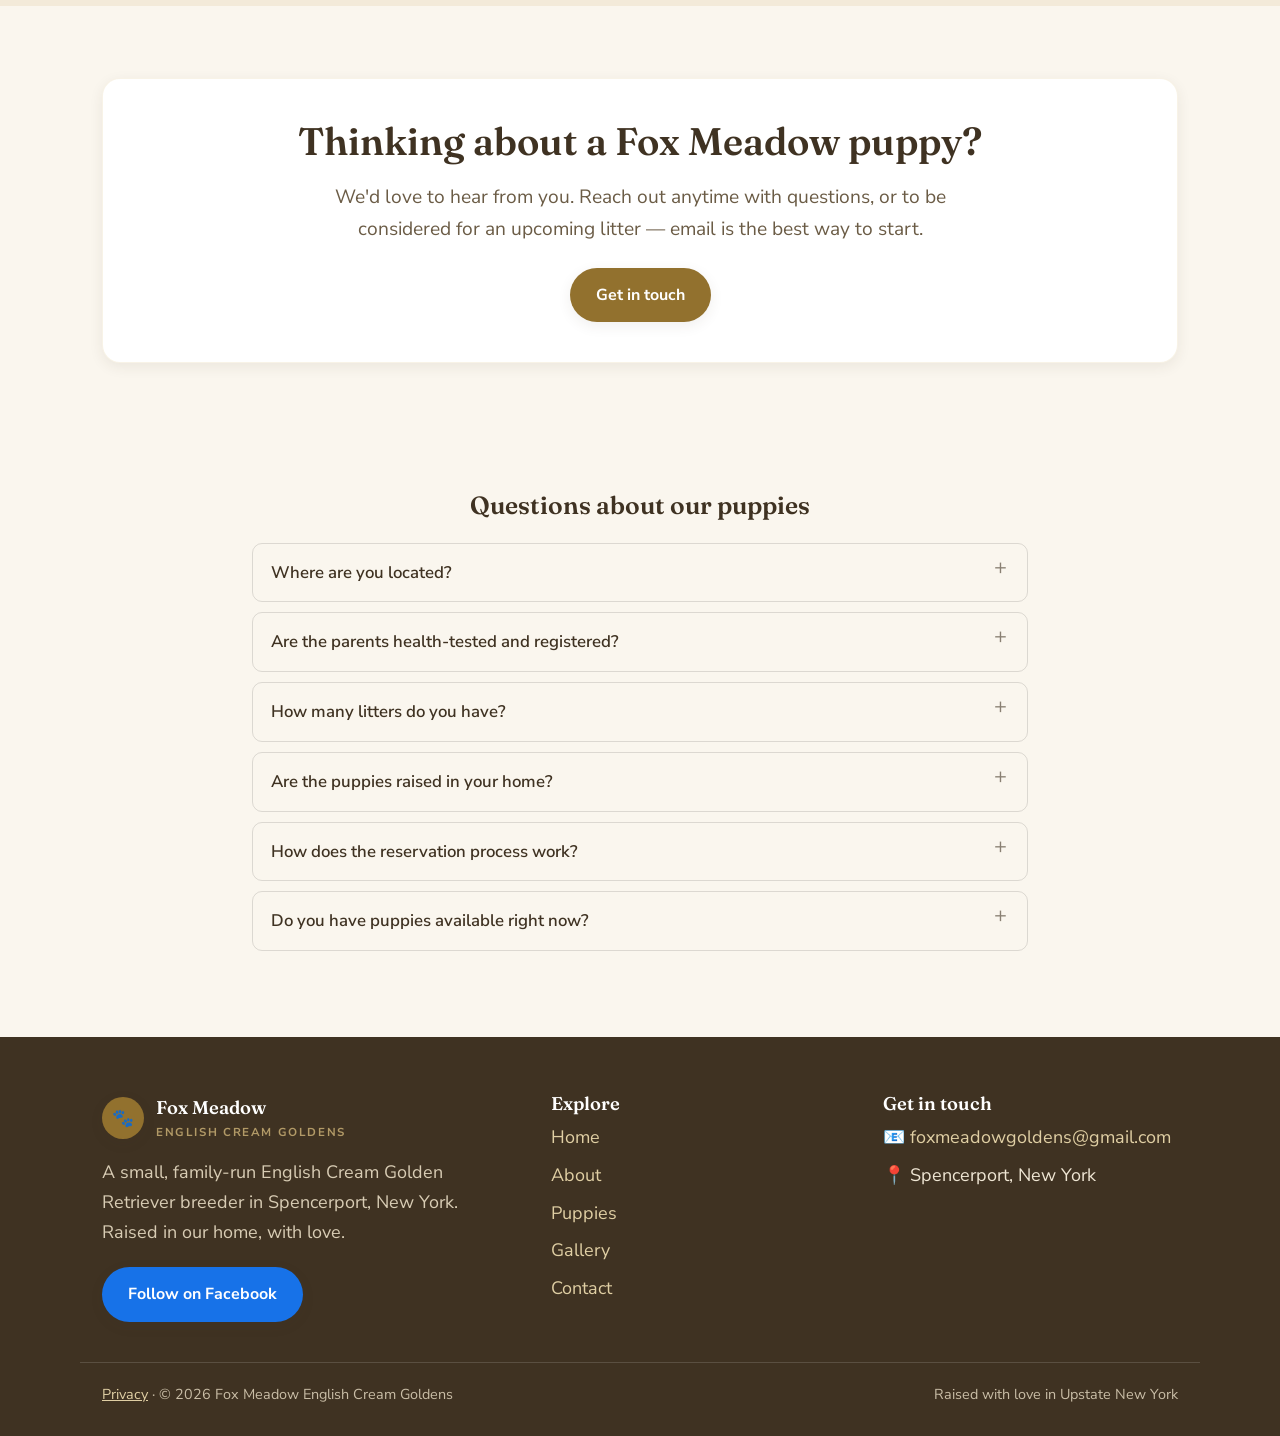
==== commit b50bebf5: "Website audit remediation: accessible menu, clean URLs, privacy Replace the mobile menu: it was a la" ====
--- a/index.html
+++ b/index.html
@@ -20,40 +20,43 @@
   <meta property="og:url" content="https://foxmeadowgoldens.com/">
   <meta property="og:site_name" content="Fox Meadow English Cream Goldens">
   <meta name="twitter:card" content="summary_large_image">
-  <script type="application/ld+json">{"@context":"https://schema.org","@type":"LocalBusiness","name":"Fox Meadow English Cream Goldens","description":"A small, family-run breeder of AKC-registered English Cream Golden Retriever puppies, raised at home in Spencerport, New York.","url":"https://foxmeadowgoldens.com/","email":"foxmeadowgoldens@gmail.com","image":"https://foxmeadowgoldens.com/images/297217473_125051166911435_3986856135159464982_n.jpg","address":{"@type":"PostalAddress","addressLocality":"Spencerport","addressRegion":"NY","addressCountry":"US"},"areaServed":{"@type":"Country","name":"United States"},"knowsAbout":"English Cream Golden Retriever puppies","sameAs":["https://www.facebook.com/profile.php?id=100082196559091","https://maps.google.com/?cid=14799328737030072726"]}</script>
+  <script type="application/ld+json">{"@context":"https://schema.org","@type":"LocalBusiness","@id":"https://foxmeadowgoldens.com/#business","name":"Fox Meadow English Cream Goldens","description":"A small, family-run breeder of AKC-registered English Cream Golden Retriever puppies, raised at home in Spencerport, New York.","url":"https://foxmeadowgoldens.com/","email":"foxmeadowgoldens@gmail.com","image":"https://foxmeadowgoldens.com/images/297217473_125051166911435_3986856135159464982_n.jpg","address":{"@type":"PostalAddress","addressLocality":"Spencerport","addressRegion":"NY","addressCountry":"US"},"areaServed":{"@type":"Country","name":"United States"},"knowsAbout":"English Cream Golden Retriever puppies","sameAs":["https://www.facebook.com/profile.php?id=100082196559091","https://maps.google.com/?cid=14799328737030072726","https://www.gooddog.com/breeders/fox-meadow-english-cream-goldens-new-york"]}</script>
   <script type="application/ld+json">{"@context":"https://schema.org","@type":"FAQPage","mainEntity":[{"@type":"Question","name":"Where are you located?","acceptedAnswer":{"@type":"Answer","text":"We raise our puppies in our home in Spencerport, New York, just outside Rochester."}},{"@type":"Question","name":"Are the parents health-tested and registered?","acceptedAnswer":{"@type":"Answer","text":"Yes. Both of our dogs, Rosie and Axel, are health-tested and AKC-registered, and every puppy we place is registered as well."}},{"@type":"Question","name":"How many litters do you have?","acceptedAnswer":{"@type":"Answer","text":"We are a small, family-run program — fewer than 25 puppies join new families with us each year, so every litter gets our full attention."}},{"@type":"Question","name":"Are the puppies raised in your home?","acceptedAnswer":{"@type":"Answer","text":"Yes. Our puppies are raised underfoot in our home and gently socialized, and they stay with us for eight weeks before going to their families."}},{"@type":"Question","name":"How does the reservation process work?","acceptedAnswer":{"@type":"Answer","text":"It is a simple, friendly process: first reach out by email to introduce yourself, then we set up a Zoom or FaceTime chat to get to know each other and make sure it is the right fit, and when a litter is ready your puppy comes home."}},{"@type":"Question","name":"Do you have puppies available right now?","acceptedAnswer":{"@type":"Answer","text":"Availability changes with each litter. When we do not have a current litter, the best way to stay in the loop is to check back here or follow us on Facebook, where we post the latest news and pictures first."}}]}</script>
 </head>
 <body>
 
+
+  <a class="skip-link" href="#main">Skip to main content</a>
 <!-- ===== HEADER (same on every page) ===== -->
 <header class="site-header">
-  <nav class="nav">
-    <a class="brand" href="/">
+  <nav class="nav" aria-label="Primary">
+    <a class="brand" href="/" aria-current="page">
       <span class="mark">🐾</span>
       <span>Fox Meadow<small>English Cream Goldens</small></span>
     </a>
-    <input type="checkbox" id="navtoggle" class="nav-toggle" hidden>
-    <label for="navtoggle" class="hamburger" aria-label="Toggle menu"><span></span><span></span><span></span></label>
-    <ul class="nav-links">
-      <li><a href="/" class="active">Home</a></li>
-      <li><a href="/about.html">About</a></li>
-      <li><a href="/puppies.html">Puppies</a></li>
-      <li><a href="/gallery.html">Gallery</a></li>
-      <li><a href="/contact.html">Contact</a></li>
+    <button type="button" class="hamburger" aria-label="Menu" aria-expanded="false" aria-controls="nav-links"><span></span><span></span><span></span></button>
+    <ul class="nav-links" id="nav-links">
+      <li><a href="/" class="active" aria-current="page">Home</a></li>
+      <li><a href="/about">About</a></li>
+      <li><a href="/puppies">Puppies</a></li>
+      <li><a href="/gallery">Gallery</a></li>
+      <li><a href="/contact">Contact</a></li>
     </ul>
   </nav>
 </header>
 
+  <main id="main">
+
 <!-- ===== HERO ===== -->
 <section class="hero" style="min-height:min(82vh,720px)">
-  <img class="hero-img" src="/images/297217473_125051166911435_3986856135159464982_n.jpg" alt="A Fox Meadow English Cream Golden mother with one of her puppies" style="object-position:center 78%" decoding="async">
+  <img class="hero-img" src="/images/297217473_125051166911435_3986856135159464982_n.jpg" alt="A Fox Meadow English Cream Golden mother with one of her puppies" style="object-position:center 78%" decoding="async" width="1200" height="900">
   <div class="overlay"></div>
   <div class="hero-inner">
     <span class="kicker">Spencerport, New York</span>
     <h1>English Cream Goldens, raised in our home</h1>
     <p>A small, family-run labor of love — AKC-registered English Cream Golden Retriever puppies raised with love, structure, and a whole lot of attention.</p>
     <div class="btn-row" style="margin-top:26px">
-      <a class="btn" href="/puppies.html">Upcoming litters</a>
+      <a class="btn" href="/puppies">Upcoming litters</a>
       <a class="btn fb" href="https://www.facebook.com/profile.php?id=100082196559091" target="_blank" rel="noopener">Follow on Facebook</a>
     </div>
   </div>
@@ -72,7 +75,7 @@
       </div>
       <div class="btn-row">
         <a class="btn fb" href="https://www.facebook.com/profile.php?id=100082196559091" target="_blank" rel="noopener">See Facebook updates</a>
-        <a class="btn secondary" href="/contact.html">Contact us</a>
+        <a class="btn secondary" href="/contact">Contact us</a>
       </div>
     </div>
   </div>
@@ -85,10 +88,10 @@
       <h2>Who we are</h2>
       <p>Fox Meadow English Cream Goldens is a small family-owned, family-run labor of love. All of our puppies are raised in our home in upstate New York and are given lots of love and attention as they get ready for their forever home.</p>
       <p>We encourage potential puppy parents to ask lots of questions, get to know us, and feel fully prepared for their new family member. Fewer than 25 puppies join new families with us each year, so every litter gets our full care and attention.</p>
-      <a class="btn secondary" href="/about.html">Read our story</a>
+      <a class="btn secondary" href="/about">Read our story</a>
     </div>
     <div class="media portrait">
-      <img src="/images/219307968_4825844117431401_7814115670434418334_n-1.jpg" alt="An adult English Cream Golden Retriever at Fox Meadow" loading="lazy" decoding="async">
+      <img src="/images/219307968_4825844117431401_7814115670434418334_n-1.jpg" alt="An adult English Cream Golden Retriever at Fox Meadow" loading="lazy" decoding="async" width="588" height="960">
     </div>
   </div>
 </section>
@@ -103,7 +106,7 @@
       <a class="btn secondary" href="https://www.akc.org/dog-breeds/golden-retriever/" target="_blank" rel="noopener">About the breed (AKC)</a>
     </div>
     <div class="media">
-      <img src="/images/218857018_4825844177431395_8302918133354201489_n.jpg" alt="A happy English Cream Golden Retriever smiling" loading="lazy" decoding="async">
+      <img src="/images/218857018_4825844177431395_8302918133354201489_n.jpg" alt="A happy English Cream Golden Retriever smiling" loading="lazy" decoding="async" width="682" height="960">
     </div>
   </div>
 </section>
@@ -116,17 +119,17 @@
       <p class="lead">A glimpse of past litters and our own dogs. Visit the gallery for the full album.</p>
     </div>
     <div class="photo-strip">
-      <a href="/images/blue-1.jpg"><img src="/images/blue-1.jpg" alt="English Cream Golden puppy" loading="lazy" decoding="async"></a>
-      <a href="/images/green.jpg"><img src="/images/green.jpg" alt="English Cream Golden puppy" loading="lazy" decoding="async"></a>
-      <a href="/images/pink.jpg"><img src="/images/pink.jpg" alt="English Cream Golden puppy" loading="lazy" decoding="async"></a>
-      <a href="/images/yellow.jpg"><img src="/images/yellow.jpg" alt="English Cream Golden puppy" loading="lazy" decoding="async"></a>
-      <a href="/images/red.jpg"><img src="/images/red.jpg" alt="English Cream Golden puppy" loading="lazy" decoding="async"></a>
-      <a href="/images/black.jpg"><img src="/images/black.jpg" alt="English Cream Golden puppy" loading="lazy" decoding="async"></a>
-      <a href="/images/img_8620-scaled.jpg"><img src="/images/img_8620-scaled.jpg" alt="Mother golden with her litter" loading="lazy" decoding="async"></a>
-      <a href="/images/image000000.jpg"><img src="/images/image000000.jpg" alt="English Cream Golden puppy" loading="lazy" decoding="async"></a>
+      <a href="/images/blue-1.jpg"><img src="/images/blue-1.jpg" alt="English Cream Golden puppy" loading="lazy" decoding="async" width="1200" height="904"></a>
+      <a href="/images/green.jpg"><img src="/images/green.jpg" alt="English Cream Golden puppy" loading="lazy" decoding="async" width="1200" height="874"></a>
+      <a href="/images/pink.jpg"><img src="/images/pink.jpg" alt="English Cream Golden puppy" loading="lazy" decoding="async" width="1200" height="823"></a>
+      <a href="/images/yellow.jpg"><img src="/images/yellow.jpg" alt="English Cream Golden puppy" loading="lazy" decoding="async" width="1200" height="872"></a>
+      <a href="/images/red.jpg"><img src="/images/red.jpg" alt="English Cream Golden puppy" loading="lazy" decoding="async" width="1200" height="1016"></a>
+      <a href="/images/black.jpg"><img src="/images/black.jpg" alt="English Cream Golden puppy" loading="lazy" decoding="async" width="1200" height="900"></a>
+      <a href="/images/img_8620-scaled.jpg"><img src="/images/img_8620-scaled.jpg" alt="Mother golden with her litter" loading="lazy" decoding="async" width="900" height="1200"></a>
+      <a href="/images/image000000.jpg"><img src="/images/image000000.jpg" alt="English Cream Golden puppy" loading="lazy" decoding="async" width="1200" height="900"></a>
     </div>
     <div class="center" style="margin-top:30px">
-      <a class="btn" href="/gallery.html">View the full gallery</a>
+      <a class="btn" href="/gallery">View the full gallery</a>
     </div>
   </div>
 </section>
@@ -150,7 +153,7 @@
       <h2>Thinking about a Fox Meadow puppy?</h2>
       <p class="lead">We'd love to hear from you. Reach out anytime with questions, or to be considered for an upcoming litter — email is the best way to start.</p>
       <div class="btn-row center" style="margin-top:22px">
-        <a class="btn" href="/contact.html">Get in touch</a>
+        <a class="btn" href="/contact">Get in touch</a>
       </div>
     </div>
   </div>
@@ -169,25 +172,27 @@
 <details><summary>How does the reservation process work?</summary><p>It is a simple, friendly process: first reach out by email to introduce yourself, then we set up a Zoom or FaceTime chat to get to know each other and make sure it is the right fit, and when a litter is ready your puppy comes home.</p></details>
 <details><summary>Do you have puppies available right now?</summary><p>Availability changes with each litter. When we do not have a current litter, the best way to stay in the loop is to check back here or follow us on Facebook, where we post the latest news and pictures first.</p></details>
 </section>
+</main>
+
 <footer class="site-footer">
   <div class="wrap footer-grid">
     <div>
-      <a class="brand" href="/" style="color:#fff"><span class="mark">🐾</span><span>Fox Meadow<small>English Cream Goldens</small></span></a>
+      <a class="brand" href="/" style="color:#fff" aria-current="page"><span class="mark">🐾</span><span>Fox Meadow<small>English Cream Goldens</small></span></a>
       <p style="margin-top:16px;color:#d8ccb4">A small, family-run English Cream Golden Retriever breeder in Spencerport, New York. Raised in our home, with love.</p>
       <a class="btn fb" href="https://www.facebook.com/profile.php?id=100082196559091" target="_blank" rel="noopener">Follow on Facebook</a>
     </div>
     <div>
-      <h4>Explore</h4>
+      <h3>Explore</h3>
       <ul>
-        <li><a href="/">Home</a></li>
-        <li><a href="/about.html">About</a></li>
-        <li><a href="/puppies.html">Puppies</a></li>
-        <li><a href="/gallery.html">Gallery</a></li>
-        <li><a href="/contact.html">Contact</a></li>
+        <li><a href="/" aria-current="page">Home</a></li>
+        <li><a href="/about">About</a></li>
+        <li><a href="/puppies">Puppies</a></li>
+        <li><a href="/gallery">Gallery</a></li>
+        <li><a href="/contact">Contact</a></li>
       </ul>
     </div>
     <div>
-      <h4>Get in touch</h4>
+      <h3>Get in touch</h3>
       <ul>
         <li>📧 <a href="mailto:foxmeadowgoldens@gmail.com">foxmeadowgoldens@gmail.com</a></li>
         <li>📍 Spencerport, New York</li>
@@ -195,10 +200,19 @@
     </div>
   </div>
   <div class="wrap footer-bottom">
-    <span>© 2026 Fox Meadow English Cream Goldens</span>
+    <span><a href="/privacy">Privacy</a> &middot; © 2026 Fox Meadow English Cream Goldens</span>
     <span>Raised with love in Upstate New York</span>
   </div>
 </footer>
+
+  <script>
+    var t = document.querySelector('.hamburger');
+    var m = document.getElementById('nav-links');
+    if (t && m) t.addEventListener('click', function () {
+      var open = m.classList.toggle('open');
+      t.setAttribute('aria-expanded', open);
+    });
+  </script>
 
 </body>
 </html>
--- a/styles.css
+++ b/styles.css
@@ -7,7 +7,8 @@
   --cream:#faf6ee;
   --cream-2:#f3ead9;
   --gold:#c69a3f;
-  --gold-deep:#a97e26;
+  --gold-deep:#8f6b20;   /* AA on cream/white */
+  --gold-btn:#92712e;    /* button fill w/ white text (AA) */
   --brown:#3f3222;
   --brown-soft:#6b5c46;
   --green:#5f6f52;
@@ -54,7 +55,7 @@
 /* ---------- Buttons ---------- */
 .btn{
   display:inline-block;
-  background:var(--gold);
+  background:var(--gold-btn);
   color:#fff;
   padding:14px 26px;
   border-radius:999px;
@@ -64,10 +65,10 @@
   transition:transform .15s ease, background .15s ease;
   border:none;cursor:pointer;
 }
-.btn:hover{background:var(--gold-deep);text-decoration:none;transform:translateY(-2px);}
+.btn:hover{background:#7d6028;text-decoration:none;transform:translateY(-2px);}
 .btn.secondary{background:#fff;color:var(--brown);border:2px solid var(--cream-2);}
 .btn.secondary:hover{background:var(--cream-2);color:var(--brown);}
-.btn.fb{background:#1877f2;}
+.btn.fb{background:#1772e8;color:#fff;}
 .btn.fb:hover{background:#0f5ecb;}
 .btn-row{display:flex;gap:14px;flex-wrap:wrap;}
 .center .btn-row{justify-content:center;}
@@ -87,7 +88,7 @@
 .brand:hover{text-decoration:none;}
 .brand .mark{
   width:42px;height:42px;border-radius:50%;
-  background:var(--gold);color:#fff;display:grid;place-items:center;
+  background:var(--gold-btn);color:#fff;display:grid;place-items:center;
   font-weight:700;font-size:1.1rem;box-shadow:var(--shadow-sm);flex:none;
 }
 .brand small{display:block;font-family:"Nunito Sans",sans-serif;font-size:.72rem;letter-spacing:.14em;text-transform:uppercase;color:var(--gold-deep);font-weight:700;}
@@ -96,9 +97,9 @@
   color:var(--brown);font-weight:600;padding:8px 14px;border-radius:999px;font-size:.98rem;
 }
 .nav-links a:hover{background:var(--cream-2);text-decoration:none;}
-.nav-links a.active{background:var(--gold);color:#fff;}
+.nav-links a.active{background:var(--gold-btn);color:#fff;}
 .nav-toggle{display:none;}
-.hamburger{display:none;cursor:pointer;padding:8px;border-radius:10px;}
+.hamburger{display:none;cursor:pointer;padding:8px;border-radius:10px;background:none;border:0;line-height:0;}
 .hamburger span{display:block;width:24px;height:2px;background:var(--brown);margin:5px 0;border-radius:2px;transition:.2s;}
 
 /* ---------- Hero ---------- */
@@ -113,7 +114,7 @@
 .hero .overlay{position:absolute;inset:0;background:linear-gradient(90deg,rgba(35,26,14,.72) 0%,rgba(35,26,14,.42) 45%,rgba(35,26,14,.15) 100%);}
 .hero .hero-inner{position:relative;z-index:2;max-width:var(--maxw);margin:0 auto;padding:60px 22px;color:#fff;width:100%;}
 .hero h1{color:#fff;max-width:14ch;text-shadow:0 2px 20px rgba(0,0,0,.35);}
-.hero .kicker{display:inline-block;background:var(--gold);color:#fff;font-weight:700;letter-spacing:.08em;text-transform:uppercase;font-size:.75rem;padding:7px 15px;border-radius:999px;margin-bottom:18px;}
+.hero .kicker{display:inline-block;background:var(--gold-btn);color:#fff;font-weight:700;letter-spacing:.08em;text-transform:uppercase;font-size:.75rem;padding:7px 15px;border-radius:999px;margin-bottom:18px;}
 .hero p{color:#fdf7ec;font-size:1.25rem;max-width:44ch;text-shadow:0 1px 12px rgba(0,0,0,.4);}
 
 /* ---------- Status banner ---------- */
@@ -198,9 +199,9 @@
 .site-footer{background:var(--brown);color:#efe6d4;padding:56px 0 30px;margin-top:20px;}
 .site-footer a{color:#f0d79a;}
 .footer-grid{display:grid;grid-template-columns:1.4fr 1fr 1fr;gap:36px;}
-.site-footer h4{color:#fff;font-size:1.15rem;}
+.site-footer :is(h2,h3,h4){color:#fff;font-size:1.15rem;}
 .site-footer .brand{color:#fff;}
-.site-footer .brand .mark{background:var(--gold);}
+.site-footer .brand .mark{background:var(--gold-btn);}
 .site-footer ul{list-style:none;padding:0;margin:0;}
 .site-footer li{margin-bottom:8px;}
 .footer-bottom{border-top:1px solid rgba(255,255,255,.14);margin-top:40px;padding-top:20px;font-size:.9rem;color:#c9bda6;display:flex;justify-content:space-between;flex-wrap:wrap;gap:10px;}
@@ -224,7 +225,7 @@
     display:none;border-bottom:1px solid rgba(198,154,63,.22);
   }
   .nav-links a{padding:12px 14px;border-radius:10px;}
-  .nav-toggle:checked ~ .nav-links{display:flex;}
+  .nav-links.open{display:flex;}
   .hamburger{display:block;}
   .grid.two,.grid.three,.res-list{grid-template-columns:1fr;}
   .photo-strip{grid-template-columns:1fr 1fr;}
@@ -232,3 +233,41 @@
   .footer-grid{grid-template-columns:1fr;}
   .status{padding:26px;}
 }
+
+/* ---------- Accessibility: skip link ---------- */
+.skip-link{position:absolute;left:-9999px;top:0;z-index:1000;padding:12px 18px;
+  background:#fff;color:#111;font-weight:700;text-decoration:none;
+  border:2px solid currentColor;border-radius:0 0 8px 0}
+.skip-link:focus{left:0}
+:focus-visible{outline:3px solid currentColor;outline-offset:2px}
+
+.h-card{font-size:1.3rem;}
+
+/* Footer brand mark sits on brown: lighten the sub-label to meet AA. */
+.site-footer .brand small{color:#b29a67}
+.site-footer a:not(.btn){color:#e0cfa4}
+.site-footer a:not(.btn):hover{color:#f0e5c9}
+
+/* Links inside running text must not rely on colour alone (WCAG 1.4.1). */
+p a, .prose li a, blockquote a, figcaption a, .form-note a{text-decoration:underline}
+.btn, .nav-links a, .site-footer nav a{text-decoration:none}
+
+.site-footer .footer-bottom a, .site-footer-bottom a, footer span a{text-decoration:underline}
+
+/* Buttons keep their own colour wherever they sit, including the dark footer. */
+.site-footer .btn, .site-footer .btn.fb{color:#fff}
+
+/* ---------- Responsive safety net ----------
+   Grid and flex children default to min-width:auto, so a wide child (a long word,
+   a nowrap label, a fixed-width image) can force a track wider than the viewport
+   and scroll the whole page sideways. These caps stop that at the source. */
+.grid-2 > *, .grid-3 > *, .form-grid > *, .hero__grid > *,
+[class*="-grid"] > * { min-width: 0; }
+img, video, iframe, table { max-width: 100%; }
+input, select, textarea { max-width: 100%; box-sizing: border-box; }
+select { width: 100%; }
+pre, code { overflow-wrap: anywhere; }
+
+/* Two-up field rows must stack on narrow screens. */
+.pair-grid { display: grid; grid-template-columns: 1fr 1fr; }
+@media (max-width: 560px) { .pair-grid { grid-template-columns: 1fr; } }
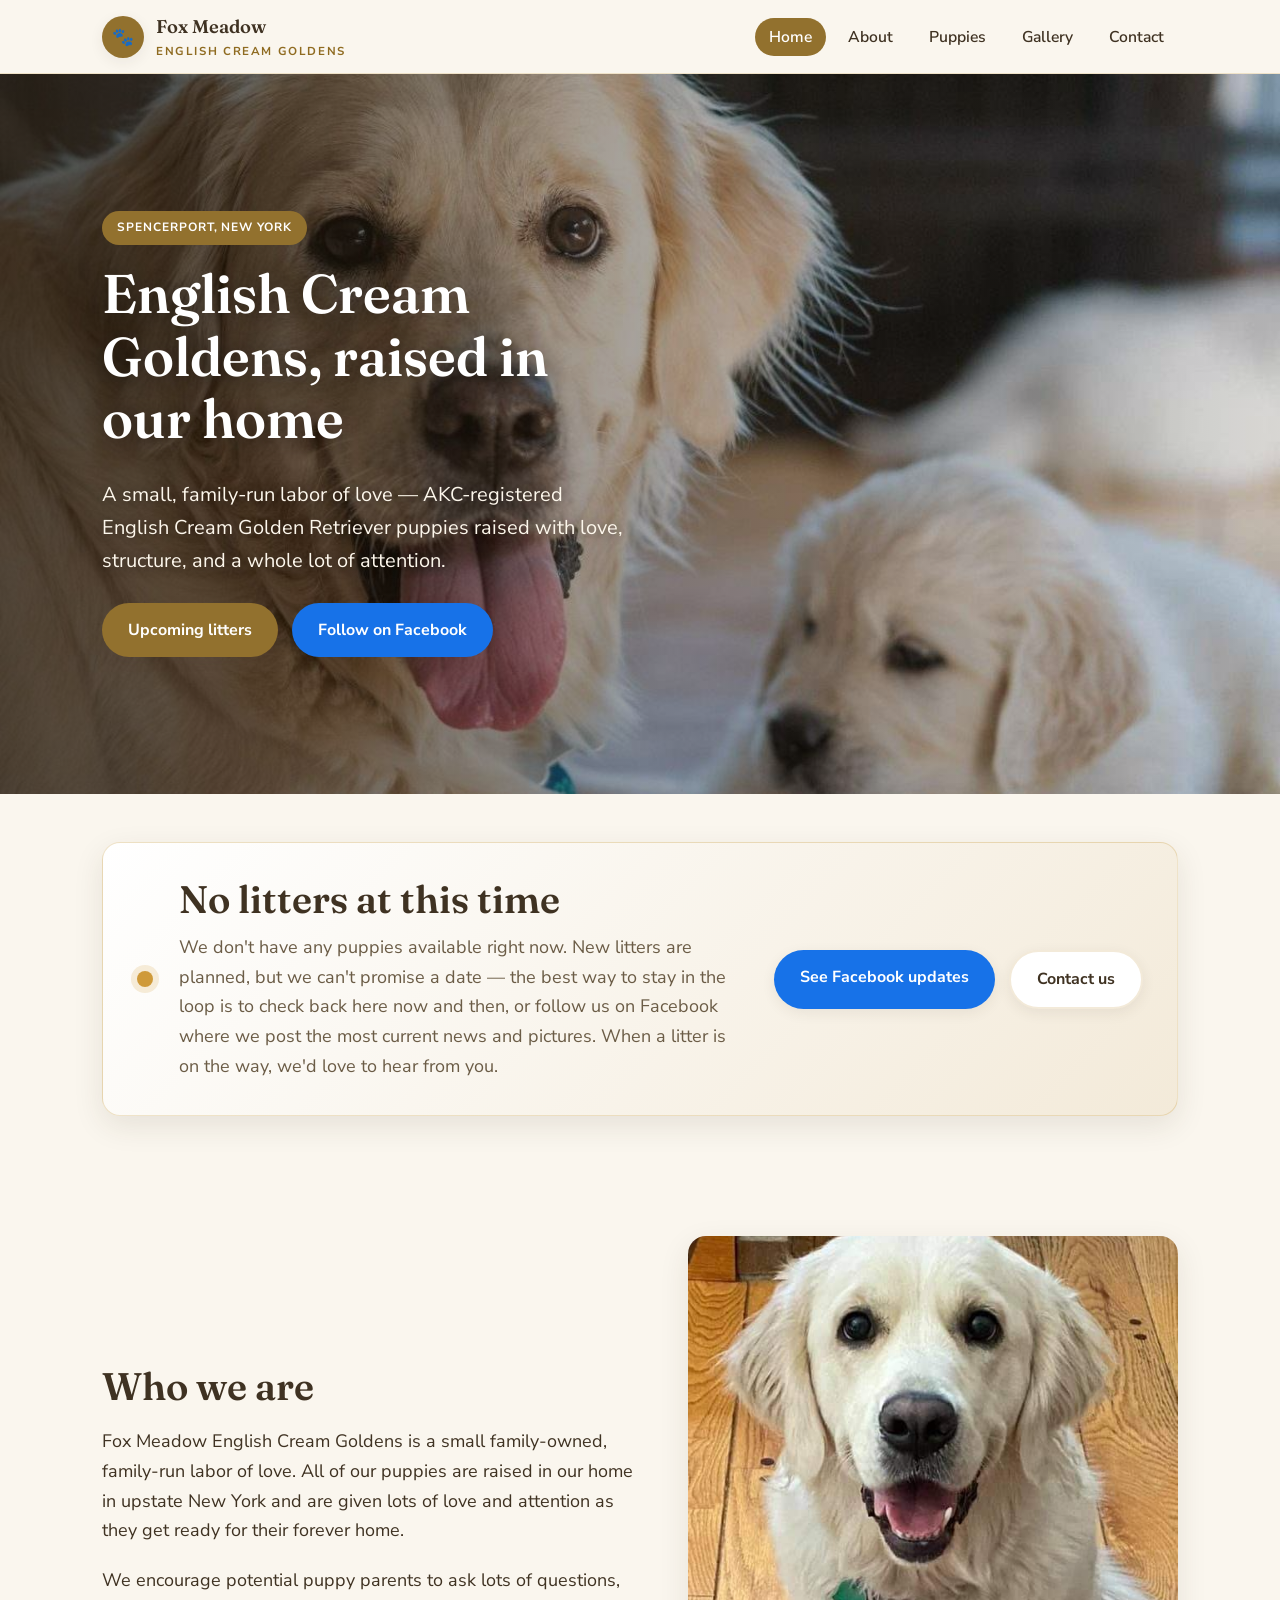
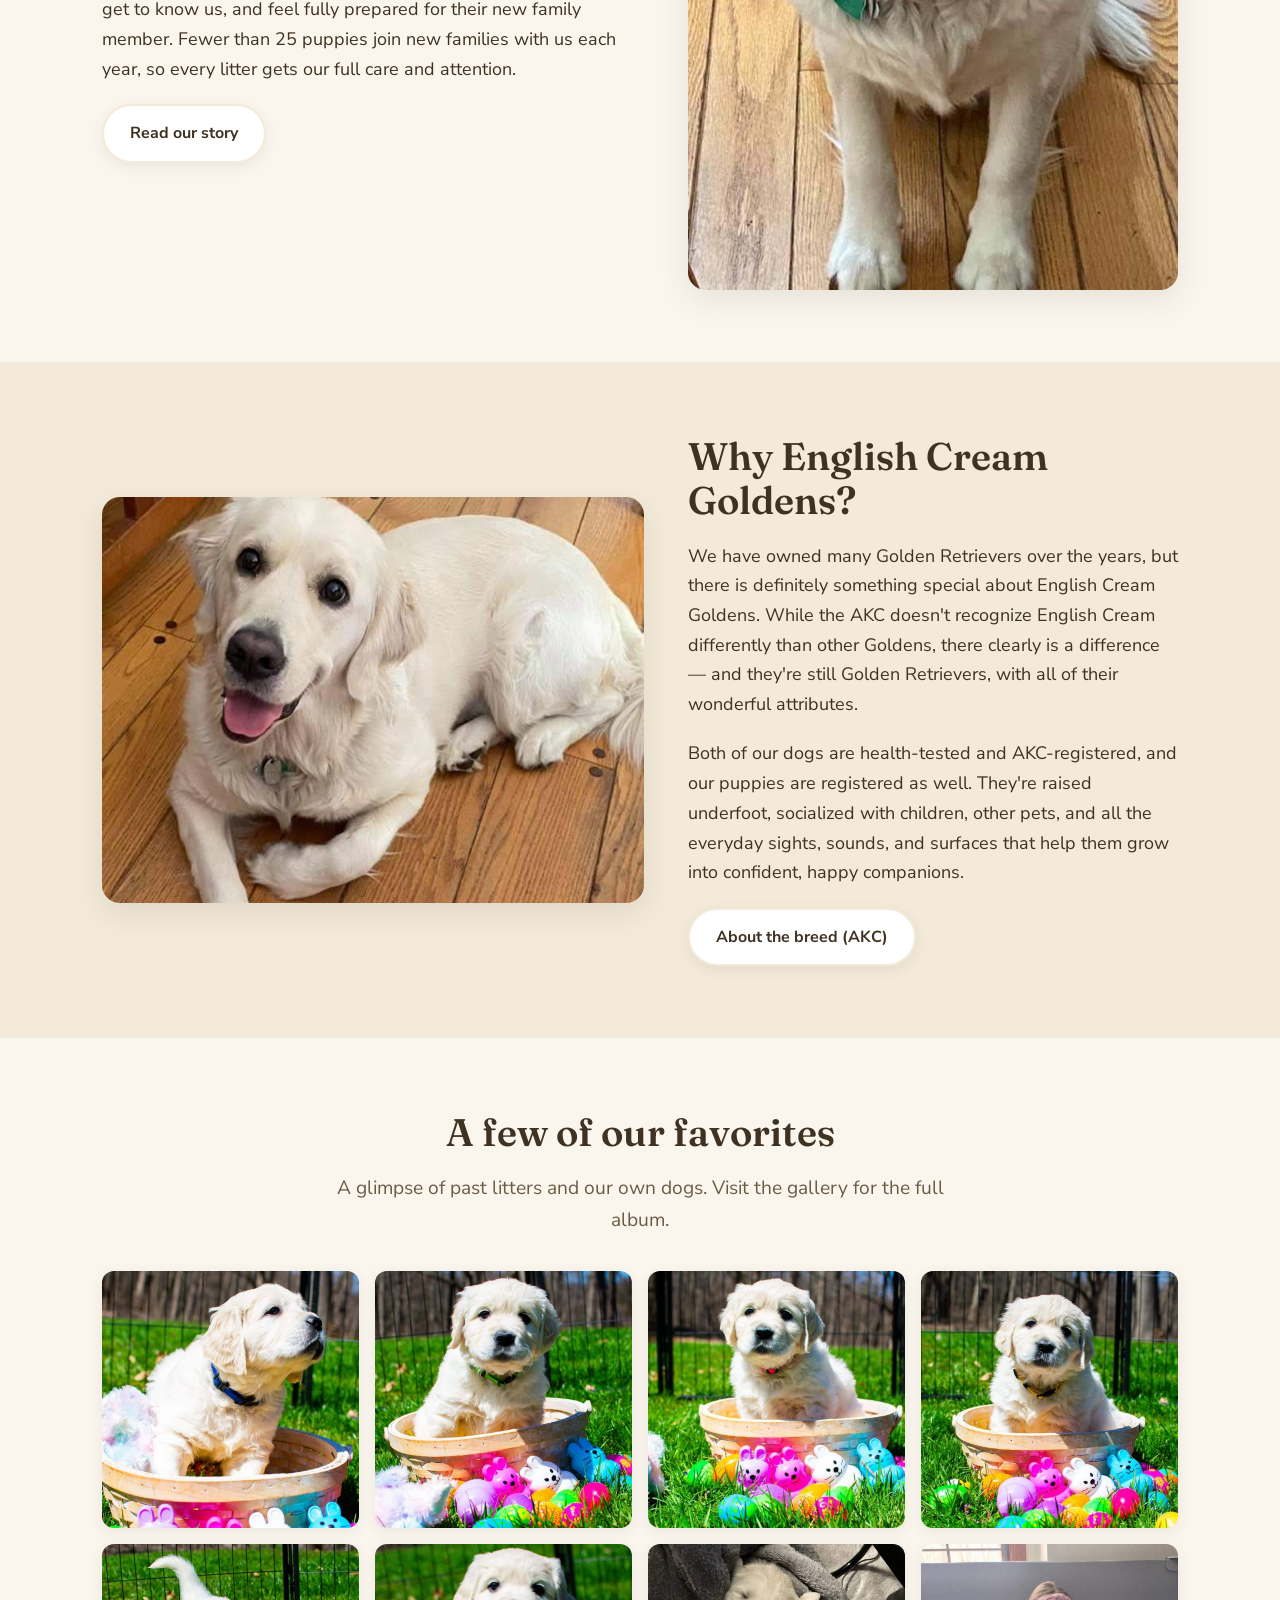
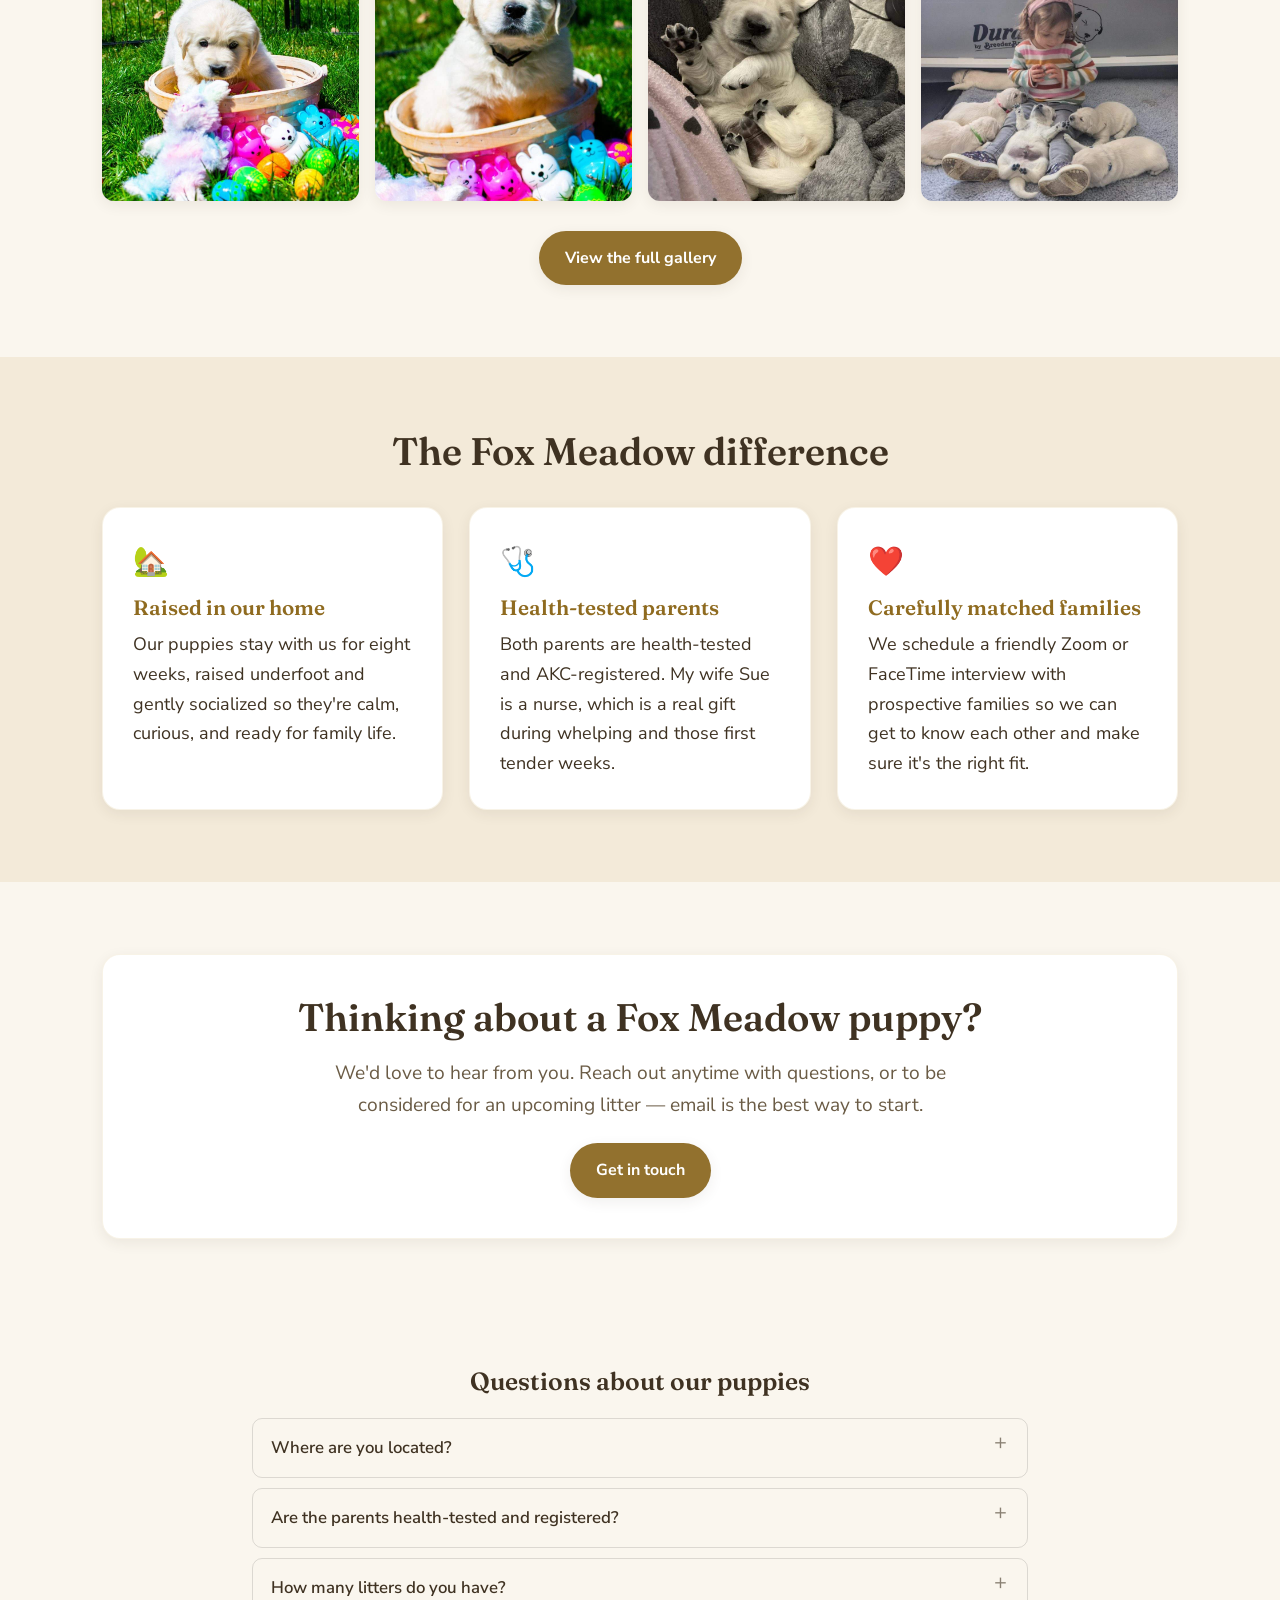
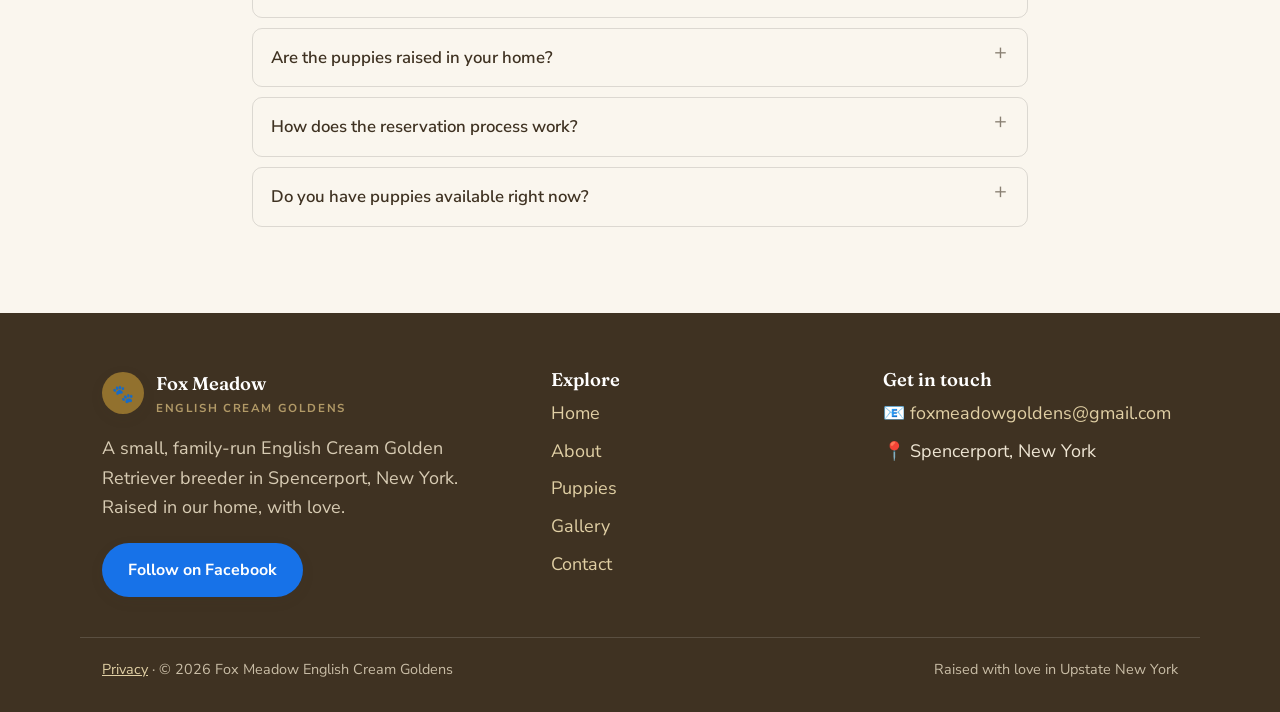
==== commit d4c55471: "Bust stale CSS cache (fixes the invisible mobile menu links)" ====
--- a/index.html
+++ b/index.html
@@ -10,7 +10,7 @@
 <link rel="preconnect" href="https://fonts.googleapis.com">
 <link rel="preconnect" href="https://fonts.gstatic.com" crossorigin>
 <link href="https://fonts.googleapis.com/css2?family=Fraunces:opsz,wght@9..144,500;9..144,600;9..144,700&family=Nunito+Sans:wght@400;600;700;800&display=swap" rel="stylesheet">
-<link rel="stylesheet" href="/styles.css">
+<link rel="stylesheet" href="/styles.css?v=20260815b">
 <meta property="og:title" content="Fox Meadow English Cream Goldens">
 <meta property="og:description" content="A small, family-run breeder of English Cream Golden Retriever puppies in Spencerport, New York.">
 <meta property="og:type" content="website">
--- a/styles.css
+++ b/styles.css
@@ -271,3 +271,11 @@
 /* Two-up field rows must stack on narrow screens. */
 .pair-grid { display: grid; grid-template-columns: 1fr 1fr; }
 @media (max-width: 560px) { .pair-grid { grid-template-columns: 1fr; } }
+
+/* ---------- Intrinsic image dimensions: preserve aspect ratio ----------
+   The width/height attributes we set to stop layout shift are also
+   presentational hints, so a CSS rule that sets only `width` leaves the
+   attribute height in force and squashes the image. :where() gives this
+   zero specificity, so it overrides the presentational hint but still
+   loses to any real rule that sets height on purpose. */
+:where(img[width][height]) { height: auto; }
